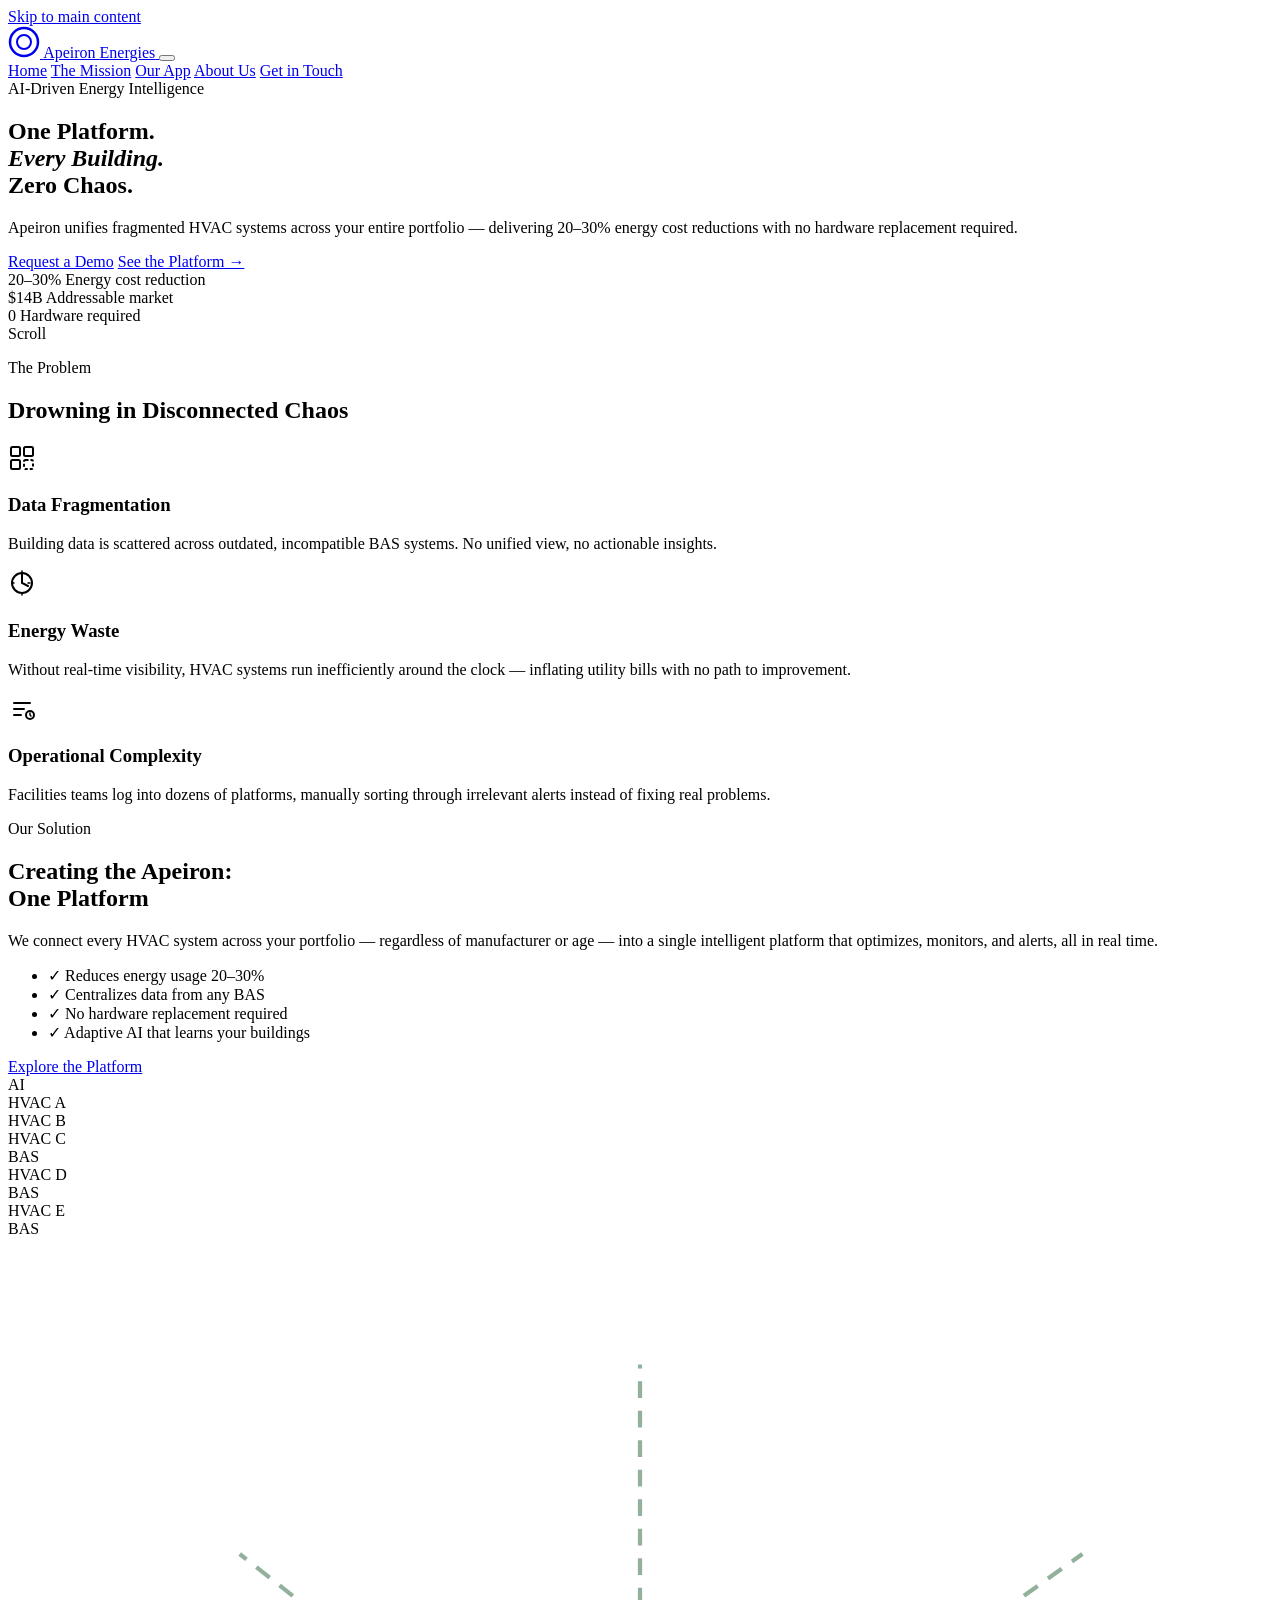
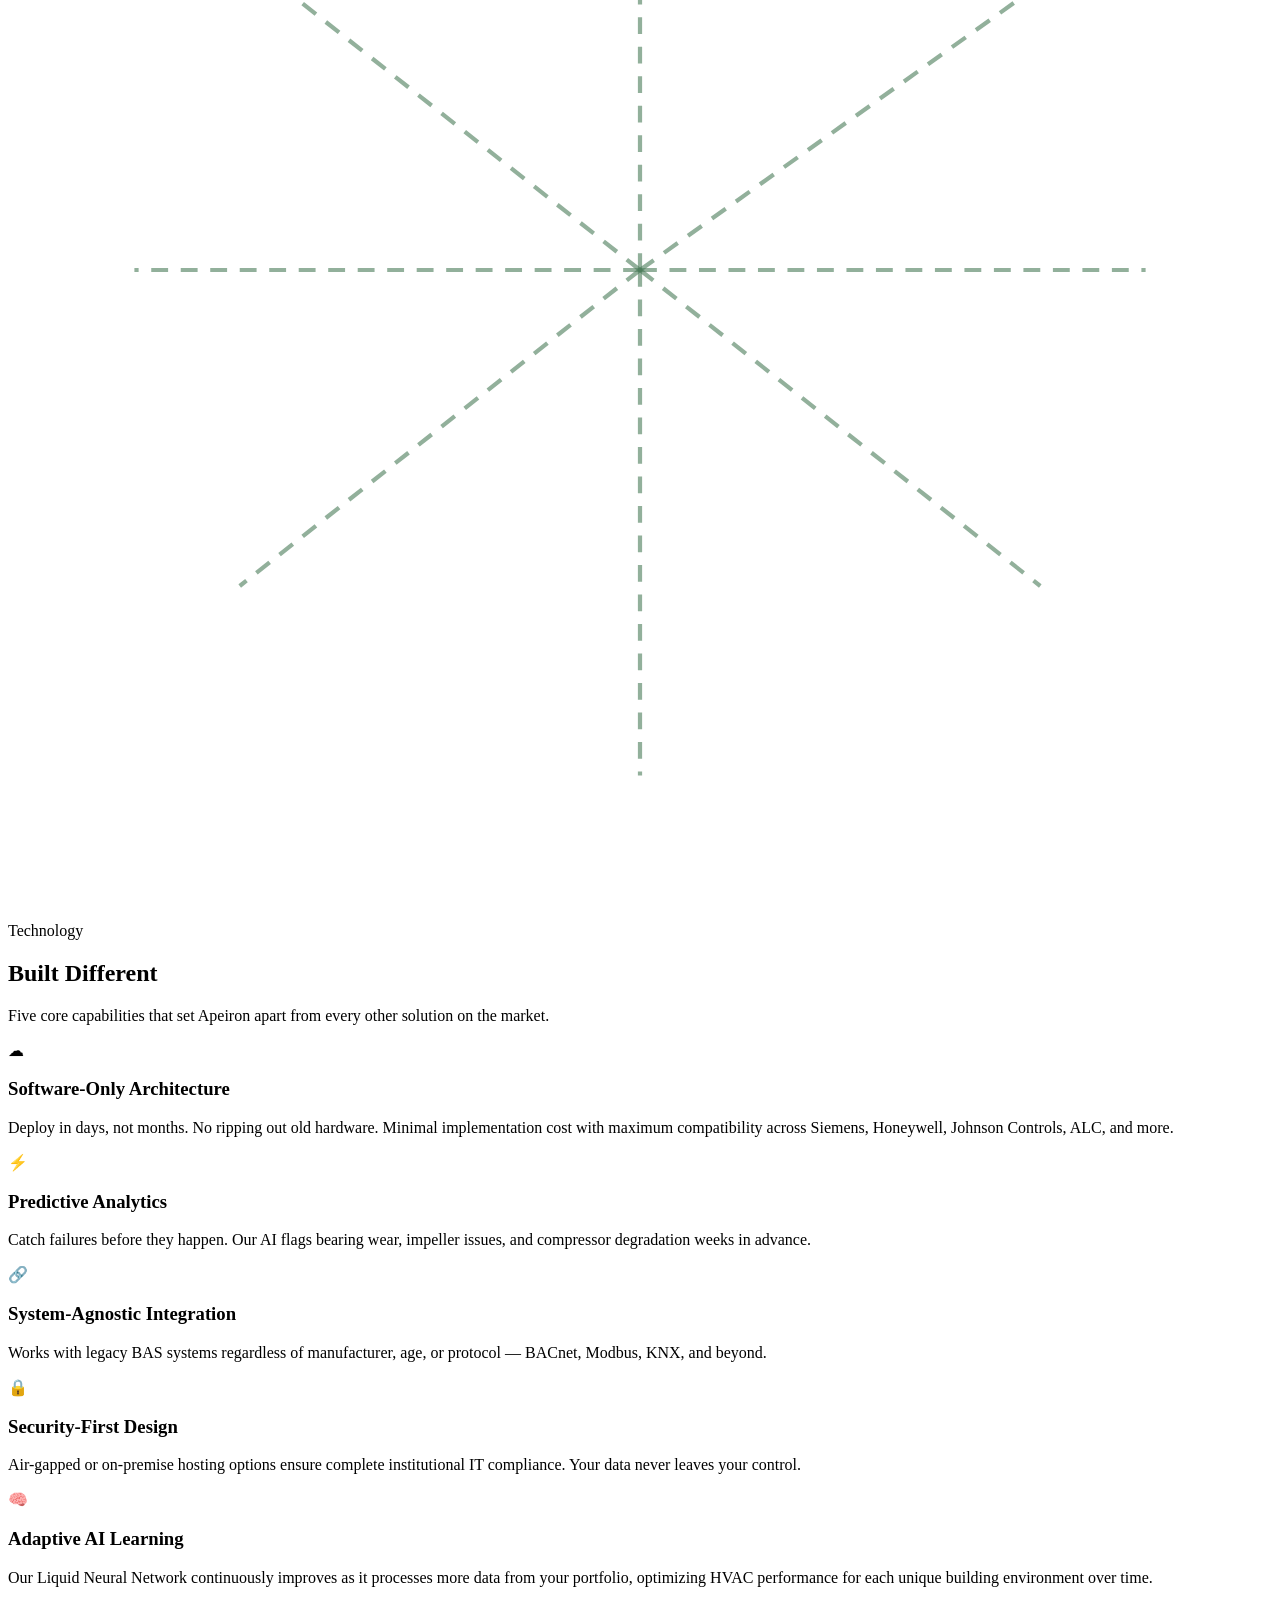
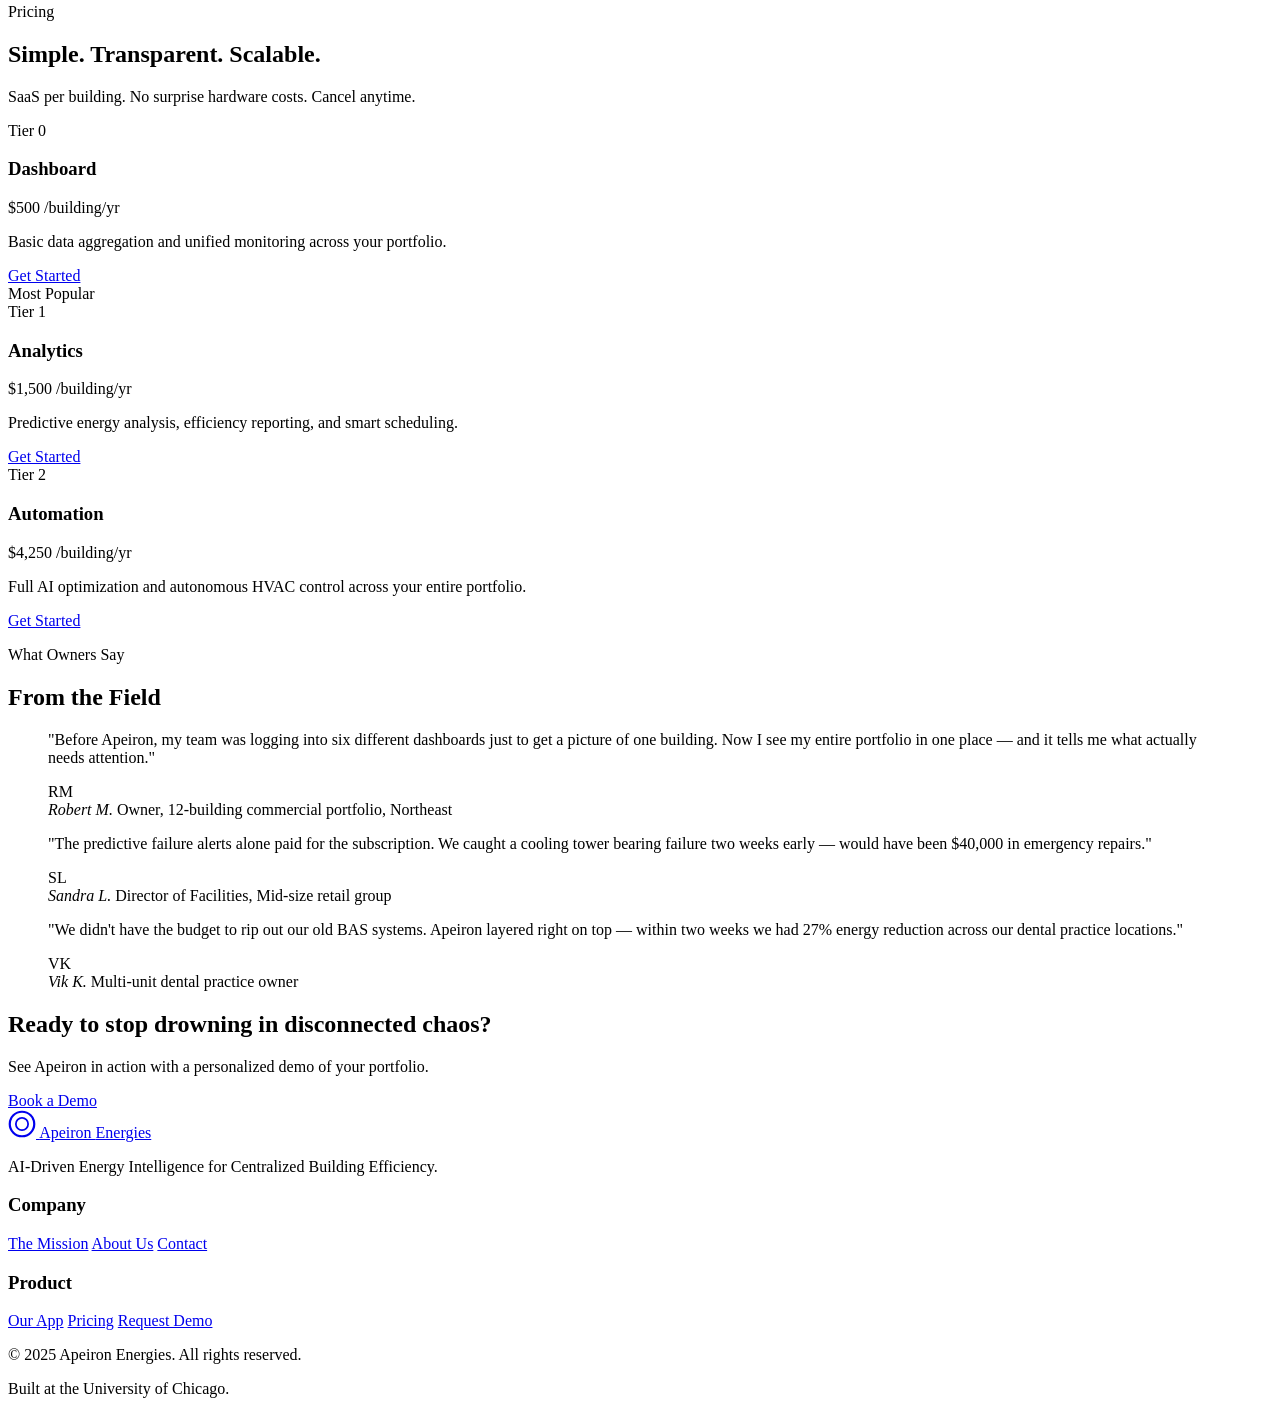
==== index.html @ 61f0dd41 "Create index.html added file directly from claude" ====
<!DOCTYPE html>
<html lang="en">
<head>
  <meta charset="UTF-8" />
  <meta name="viewport" content="width=device-width, initial-scale=1.0" />
  <title>Apeiron Energies — AI-Driven Building Efficiency</title>
  <meta name="description" content="Apeiron Energies unifies disconnected HVAC systems across your entire portfolio with AI-driven intelligence. Cut energy costs 20–30%. No hardware required." />
  <link rel="preconnect" href="https://fonts.googleapis.com" />
  <link rel="preconnect" href="https://fonts.gstatic.com" crossorigin />
  <link href="https://fonts.googleapis.com/css2?family=Playfair+Display:ital,wght@0,700;0,900;1,700&family=DM+Sans:wght@300;400;500;600&family=DM+Mono:wght@400;500&display=swap" rel="stylesheet" />
  <link rel="stylesheet" href="styles.css" />
</head>
<body>

  <!-- ===== SKIP LINK ===== -->
  <a href="#main-content" class="skip-link">Skip to main content</a>

  <!-- ===== NAVBAR ===== -->
  <header class="navbar" role="banner">
    <div class="nav-inner">
      <a href="index.html" class="logo" aria-label="Apeiron Energies home">
        <span class="logo-mark" aria-hidden="true">
          <svg width="32" height="32" viewBox="0 0 32 32" fill="none" xmlns="http://www.w3.org/2000/svg">
            <circle cx="16" cy="16" r="14" stroke="currentColor" stroke-width="2.5"/>
            <circle cx="16" cy="16" r="7" stroke="currentColor" stroke-width="2"/>
          </svg>
        </span>
        <span class="logo-text">Apeiron <span class="logo-sub">Energies</span></span>
      </a>

      <button class="nav-toggle" aria-label="Toggle navigation menu" aria-expanded="false" aria-controls="nav-menu">
        <span class="hamburger-bar"></span>
        <span class="hamburger-bar"></span>
        <span class="hamburger-bar"></span>
      </button>

      <nav id="nav-menu" class="nav-links" role="navigation" aria-label="Primary navigation">
        <a href="index.html" class="nav-link active" aria-current="page">Home</a>
        <a href="mission.html" class="nav-link">The Mission</a>
        <a href="app.html" class="nav-link">Our App</a>
        <a href="about.html" class="nav-link">About Us</a>
        <a href="contact.html" class="nav-link nav-cta">Get in Touch</a>
      </nav>
    </div>
  </header>

  <!-- ===== MAIN ===== -->
  <main id="main-content">

    <!-- HERO -->
    <section class="hero" aria-labelledby="hero-heading">
      <div class="hero-bg-grid" aria-hidden="true"></div>
      <div class="hero-orb hero-orb--1" aria-hidden="true"></div>
      <div class="hero-orb hero-orb--2" aria-hidden="true"></div>

      <div class="container hero-content">
        <div class="hero-label">
          <span class="label-dot" aria-hidden="true"></span>
          AI-Driven Energy Intelligence
        </div>
        <h1 id="hero-heading" class="hero-heading">
          One Platform.<br/>
          <em>Every Building.</em><br/>
          Zero Chaos.
        </h1>
        <p class="hero-sub">
          Apeiron unifies fragmented HVAC systems across your entire portfolio — delivering 20–30% energy cost reductions with no hardware replacement required.
        </p>
        <div class="hero-actions">
          <a href="contact.html" class="btn btn--primary">Request a Demo</a>
          <a href="app.html" class="btn btn--ghost">See the Platform →</a>
        </div>
        <div class="hero-stats" role="list">
          <div class="stat" role="listitem">
            <span class="stat-num">20–30%</span>
            <span class="stat-label">Energy cost reduction</span>
          </div>
          <div class="stat-divider" aria-hidden="true"></div>
          <div class="stat" role="listitem">
            <span class="stat-num">$14B</span>
            <span class="stat-label">Addressable market</span>
          </div>
          <div class="stat-divider" aria-hidden="true"></div>
          <div class="stat" role="listitem">
            <span class="stat-num">0</span>
            <span class="stat-label">Hardware required</span>
          </div>
        </div>
      </div>

      <div class="hero-scroll-indicator" aria-hidden="true">
        <span class="scroll-line"></span>
        <span class="scroll-text">Scroll</span>
      </div>
    </section>

    <!-- PROBLEM STRIP -->
    <section class="problem-strip" aria-labelledby="problem-heading">
      <div class="container">
        <p class="problem-eyebrow" id="problem-heading">The Problem</p>
        <h2 class="problem-title">Drowning in Disconnected Chaos</h2>
        <div class="problem-grid">
          <article class="problem-card">
            <div class="problem-icon" aria-hidden="true">
              <svg width="28" height="28" viewBox="0 0 28 28" fill="none"><rect x="3" y="3" width="9" height="9" rx="1.5" stroke="currentColor" stroke-width="2"/><rect x="16" y="3" width="9" height="9" rx="1.5" stroke="currentColor" stroke-width="2"/><rect x="3" y="16" width="9" height="9" rx="1.5" stroke="currentColor" stroke-width="2"/><rect x="16" y="16" width="9" height="9" rx="1.5" stroke="currentColor" stroke-width="2" stroke-dasharray="3 2"/></svg>
            </div>
            <h3>Data Fragmentation</h3>
            <p>Building data is scattered across outdated, incompatible BAS systems. No unified view, no actionable insights.</p>
          </article>
          <article class="problem-card">
            <div class="problem-icon" aria-hidden="true">
              <svg width="28" height="28" viewBox="0 0 28 28" fill="none"><path d="M14 4v10l6 3" stroke="currentColor" stroke-width="2" stroke-linecap="round"/><circle cx="14" cy="14" r="10" stroke="currentColor" stroke-width="2"/><path d="M4 14h4M20 14h4M14 4V1M14 24v3" stroke="currentColor" stroke-width="1.5" stroke-linecap="round" stroke-dasharray="2 2"/></svg>
            </div>
            <h3>Energy Waste</h3>
            <p>Without real-time visibility, HVAC systems run inefficiently around the clock — inflating utility bills with no path to improvement.</p>
          </article>
          <article class="problem-card">
            <div class="problem-icon" aria-hidden="true">
              <svg width="28" height="28" viewBox="0 0 28 28" fill="none"><path d="M6 8h16M6 14h10M6 20h7" stroke="currentColor" stroke-width="2" stroke-linecap="round"/><circle cx="22" cy="20" r="4" stroke="currentColor" stroke-width="2"/><path d="M22 18v2l1 1" stroke="currentColor" stroke-width="1.5" stroke-linecap="round"/></svg>
            </div>
            <h3>Operational Complexity</h3>
            <p>Facilities teams log into dozens of platforms, manually sorting through irrelevant alerts instead of fixing real problems.</p>
          </article>
        </div>
      </div>
    </section>

    <!-- SOLUTION -->
    <section class="solution" aria-labelledby="solution-heading">
      <div class="container solution-inner">
        <div class="solution-copy">
          <p class="eyebrow">Our Solution</p>
          <h2 id="solution-heading">Creating the Apeiron:<br/>One Platform</h2>
          <p class="body-lg">We connect every HVAC system across your portfolio — regardless of manufacturer or age — into a single intelligent platform that optimizes, monitors, and alerts, all in real time.</p>
          <ul class="solution-list" role="list">
            <li><span class="check" aria-hidden="true">✓</span> Reduces energy usage 20–30%</li>
            <li><span class="check" aria-hidden="true">✓</span> Centralizes data from any BAS</li>
            <li><span class="check" aria-hidden="true">✓</span> No hardware replacement required</li>
            <li><span class="check" aria-hidden="true">✓</span> Adaptive AI that learns your buildings</li>
          </ul>
          <a href="app.html" class="btn btn--primary">Explore the Platform</a>
        </div>
        <div class="solution-visual" aria-hidden="true">
          <div class="node-diagram">
            <div class="node node--center">AI</div>
            <div class="node node--orbit node--n">HVAC A</div>
            <div class="node node--orbit node--ne">HVAC B</div>
            <div class="node node--orbit node--e">HVAC C</div>
            <div class="node node--orbit node--se">BAS</div>
            <div class="node node--orbit node--s">HVAC D</div>
            <div class="node node--orbit node--sw">BAS</div>
            <div class="node node--orbit node--w">HVAC E</div>
            <div class="node node--orbit node--nw">BAS</div>
            <svg class="node-lines" viewBox="0 0 300 300" xmlns="http://www.w3.org/2000/svg">
              <line x1="150" y1="150" x2="150" y2="30" stroke="#4a7c59" stroke-width="1" stroke-dasharray="4 3" opacity="0.6"/>
              <line x1="150" y1="150" x2="255" y2="75" stroke="#4a7c59" stroke-width="1" stroke-dasharray="4 3" opacity="0.6"/>
              <line x1="150" y1="150" x2="270" y2="150" stroke="#4a7c59" stroke-width="1" stroke-dasharray="4 3" opacity="0.6"/>
              <line x1="150" y1="150" x2="245" y2="225" stroke="#4a7c59" stroke-width="1" stroke-dasharray="4 3" opacity="0.6"/>
              <line x1="150" y1="150" x2="150" y2="270" stroke="#4a7c59" stroke-width="1" stroke-dasharray="4 3" opacity="0.6"/>
              <line x1="150" y1="150" x2="55" y2="225" stroke="#4a7c59" stroke-width="1" stroke-dasharray="4 3" opacity="0.6"/>
              <line x1="150" y1="150" x2="30" y2="150" stroke="#4a7c59" stroke-width="1" stroke-dasharray="4 3" opacity="0.6"/>
              <line x1="150" y1="150" x2="55" y2="75" stroke="#4a7c59" stroke-width="1" stroke-dasharray="4 3" opacity="0.6"/>
            </svg>
          </div>
        </div>
      </div>
    </section>

    <!-- FEATURES -->
    <section class="features" aria-labelledby="features-heading">
      <div class="container">
        <div class="section-header">
          <p class="eyebrow">Technology</p>
          <h2 id="features-heading">Built Different</h2>
          <p class="section-sub">Five core capabilities that set Apeiron apart from every other solution on the market.</p>
        </div>
        <div class="features-grid">
          <article class="feature-card feature-card--wide">
            <div class="feature-icon" aria-hidden="true">☁</div>
            <h3>Software-Only Architecture</h3>
            <p>Deploy in days, not months. No ripping out old hardware. Minimal implementation cost with maximum compatibility across Siemens, Honeywell, Johnson Controls, ALC, and more.</p>
          </article>
          <article class="feature-card">
            <div class="feature-icon" aria-hidden="true">⚡</div>
            <h3>Predictive Analytics</h3>
            <p>Catch failures before they happen. Our AI flags bearing wear, impeller issues, and compressor degradation weeks in advance.</p>
          </article>
          <article class="feature-card">
            <div class="feature-icon" aria-hidden="true">🔗</div>
            <h3>System-Agnostic Integration</h3>
            <p>Works with legacy BAS systems regardless of manufacturer, age, or protocol — BACnet, Modbus, KNX, and beyond.</p>
          </article>
          <article class="feature-card">
            <div class="feature-icon" aria-hidden="true">🔒</div>
            <h3>Security-First Design</h3>
            <p>Air-gapped or on-premise hosting options ensure complete institutional IT compliance. Your data never leaves your control.</p>
          </article>
          <article class="feature-card feature-card--wide">
            <div class="feature-icon" aria-hidden="true">🧠</div>
            <h3>Adaptive AI Learning</h3>
            <p>Our Liquid Neural Network continuously improves as it processes more data from your portfolio, optimizing HVAC performance for each unique building environment over time.</p>
          </article>
        </div>
      </div>
    </section>

    <!-- PRICING SNAPSHOT -->
    <section class="pricing" aria-labelledby="pricing-heading">
      <div class="container">
        <div class="section-header section-header--light">
          <p class="eyebrow eyebrow--light">Pricing</p>
          <h2 id="pricing-heading">Simple. Transparent. Scalable.</h2>
          <p class="section-sub">SaaS per building. No surprise hardware costs. Cancel anytime.</p>
        </div>
        <div class="pricing-grid">
          <article class="pricing-card">
            <div class="pricing-tier">Tier 0</div>
            <h3 class="pricing-name">Dashboard</h3>
            <div class="pricing-price">
              <span class="price-amount">$500</span>
              <span class="price-unit">/building/yr</span>
            </div>
            <p class="pricing-desc">Basic data aggregation and unified monitoring across your portfolio.</p>
            <a href="contact.html" class="btn btn--outline-dark">Get Started</a>
          </article>
          <article class="pricing-card pricing-card--featured" aria-label="Most popular plan">
            <div class="pricing-badge">Most Popular</div>
            <div class="pricing-tier">Tier 1</div>
            <h3 class="pricing-name">Analytics</h3>
            <div class="pricing-price">
              <span class="price-amount">$1,500</span>
              <span class="price-unit">/building/yr</span>
            </div>
            <p class="pricing-desc">Predictive energy analysis, efficiency reporting, and smart scheduling.</p>
            <a href="contact.html" class="btn btn--primary">Get Started</a>
          </article>
          <article class="pricing-card">
            <div class="pricing-tier">Tier 2</div>
            <h3 class="pricing-name">Automation</h3>
            <div class="pricing-price">
              <span class="price-amount">$4,250</span>
              <span class="price-unit">/building/yr</span>
            </div>
            <p class="pricing-desc">Full AI optimization and autonomous HVAC control across your entire portfolio.</p>
            <a href="contact.html" class="btn btn--outline-dark">Get Started</a>
          </article>
        </div>
      </div>
    </section>

    <!-- TESTIMONIALS -->
    <section class="testimonials" aria-labelledby="testimonials-heading">
      <div class="container">
        <div class="section-header">
          <p class="eyebrow">What Owners Say</p>
          <h2 id="testimonials-heading">From the Field</h2>
        </div>
        <div class="testimonials-grid">
          <blockquote class="testimonial-card">
            <p class="testimonial-text">"Before Apeiron, my team was logging into six different dashboards just to get a picture of one building. Now I see my entire portfolio in one place — and it tells me what actually needs attention."</p>
            <footer class="testimonial-footer">
              <div class="testimonial-avatar" aria-hidden="true">RM</div>
              <div>
                <cite class="testimonial-name">Robert M.</cite>
                <span class="testimonial-role">Owner, 12-building commercial portfolio, Northeast</span>
              </div>
            </footer>
          </blockquote>
          <blockquote class="testimonial-card testimonial-card--accent">
            <p class="testimonial-text">"The predictive failure alerts alone paid for the subscription. We caught a cooling tower bearing failure two weeks early — would have been $40,000 in emergency repairs."</p>
            <footer class="testimonial-footer">
              <div class="testimonial-avatar" aria-hidden="true">SL</div>
              <div>
                <cite class="testimonial-name">Sandra L.</cite>
                <span class="testimonial-role">Director of Facilities, Mid-size retail group</span>
              </div>
            </footer>
          </blockquote>
          <blockquote class="testimonial-card">
            <p class="testimonial-text">"We didn't have the budget to rip out our old BAS systems. Apeiron layered right on top — within two weeks we had 27% energy reduction across our dental practice locations."</p>
            <footer class="testimonial-footer">
              <div class="testimonial-avatar" aria-hidden="true">VK</div>
              <div>
                <cite class="testimonial-name">Vik K.</cite>
                <span class="testimonial-role">Multi-unit dental practice owner</span>
              </div>
            </footer>
          </blockquote>
        </div>
      </div>
    </section>

    <!-- CTA BAND -->
    <section class="cta-band" aria-labelledby="cta-heading">
      <div class="container cta-inner">
        <div>
          <h2 id="cta-heading">Ready to stop drowning in disconnected chaos?</h2>
          <p>See Apeiron in action with a personalized demo of your portfolio.</p>
        </div>
        <a href="contact.html" class="btn btn--primary btn--lg">Book a Demo</a>
      </div>
    </section>

  </main>

  <!-- ===== FOOTER ===== -->
  <footer class="footer" role="contentinfo">
    <div class="container footer-inner">
      <div class="footer-brand">
        <a href="index.html" class="logo logo--footer" aria-label="Apeiron Energies home">
          <span class="logo-mark" aria-hidden="true">
            <svg width="28" height="28" viewBox="0 0 32 32" fill="none"><circle cx="16" cy="16" r="14" stroke="currentColor" stroke-width="2.5"/><circle cx="16" cy="16" r="7" stroke="currentColor" stroke-width="2"/></svg>
          </span>
          <span class="logo-text">Apeiron <span class="logo-sub">Energies</span></span>
        </a>
        <p class="footer-tagline">AI-Driven Energy Intelligence for Centralized Building Efficiency.</p>
      </div>
      <nav class="footer-nav" aria-label="Footer navigation">
        <div class="footer-nav-col">
          <h3 class="footer-nav-heading">Company</h3>
          <a href="mission.html">The Mission</a>
          <a href="about.html">About Us</a>
          <a href="contact.html">Contact</a>
        </div>
        <div class="footer-nav-col">
          <h3 class="footer-nav-heading">Product</h3>
          <a href="app.html">Our App</a>
          <a href="app.html#pricing">Pricing</a>
          <a href="contact.html">Request Demo</a>
        </div>
      </nav>
    </div>
    <div class="footer-bottom">
      <div class="container">
        <p>© 2025 Apeiron Energies. All rights reserved.</p>
        <p>Built at the University of Chicago.</p>
      </div>
    </div>
  </footer>

  <script src="main.js"></script>
</body>
</html>
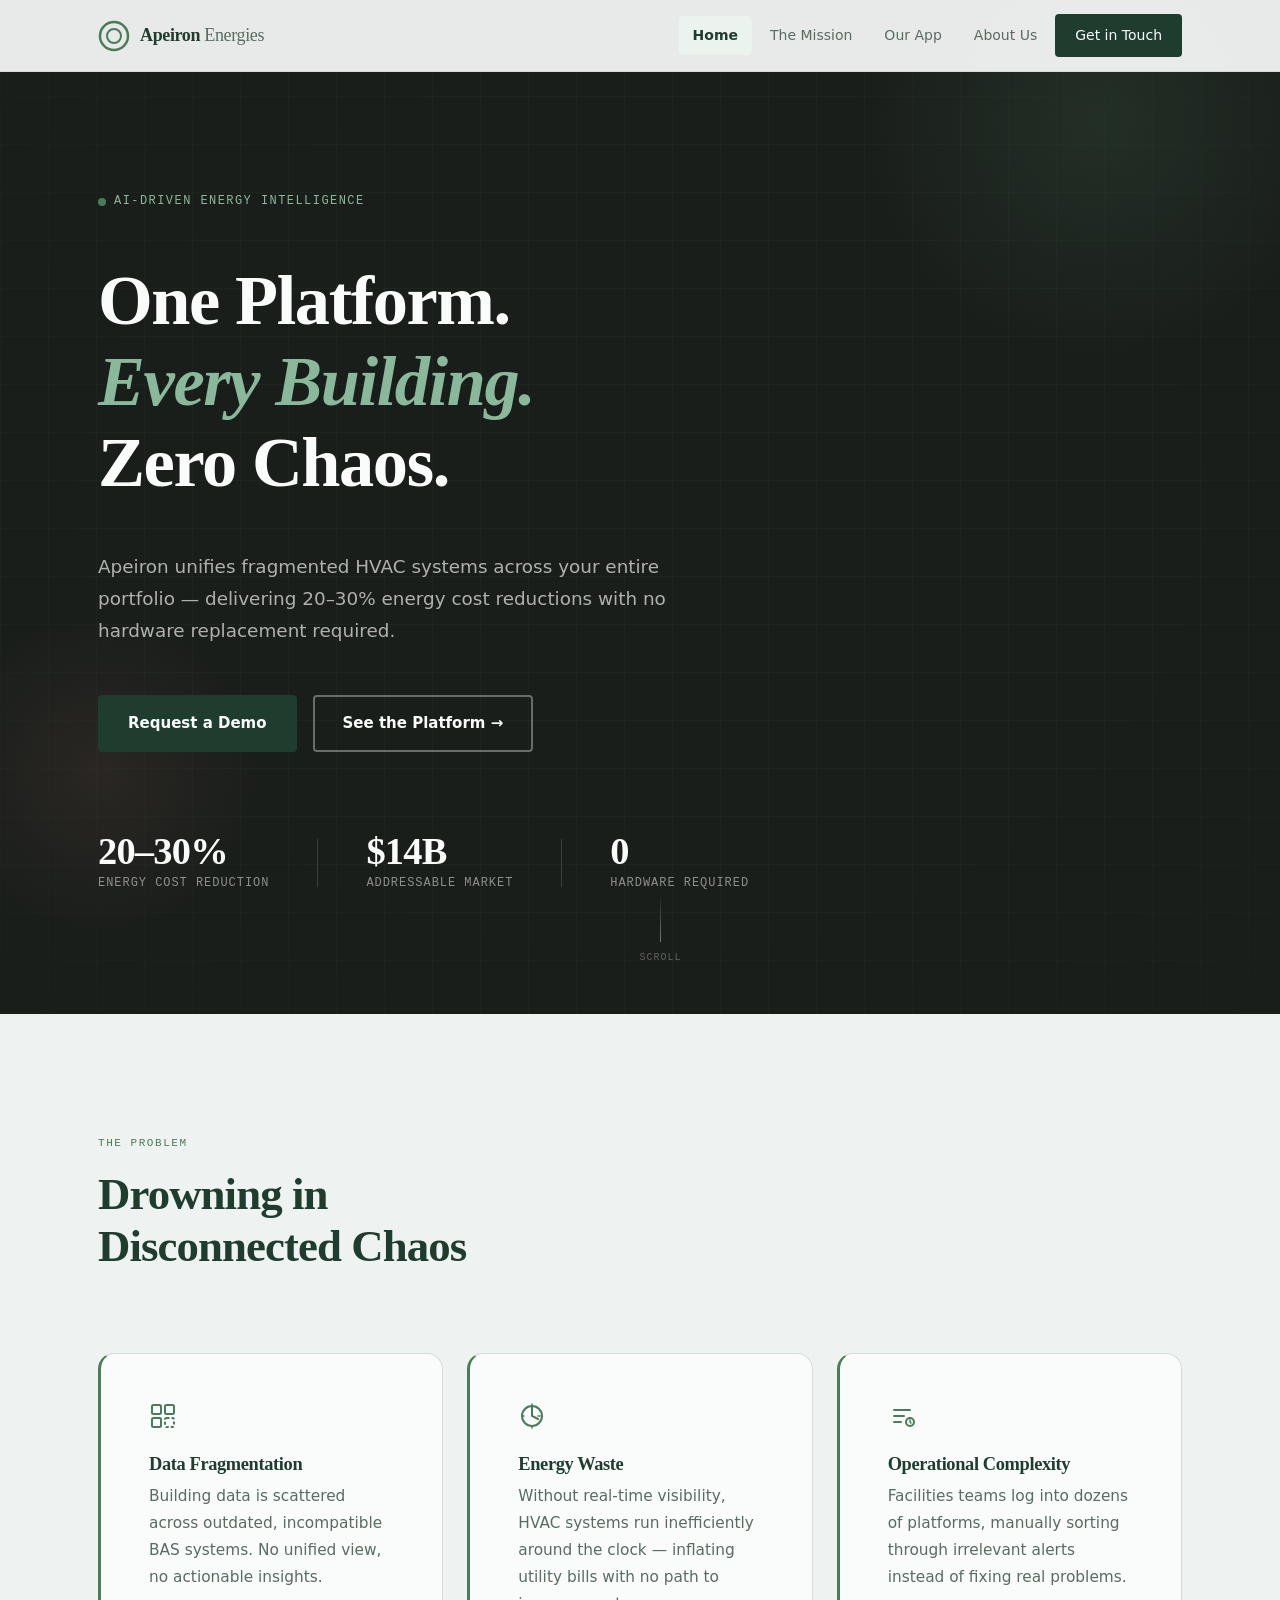
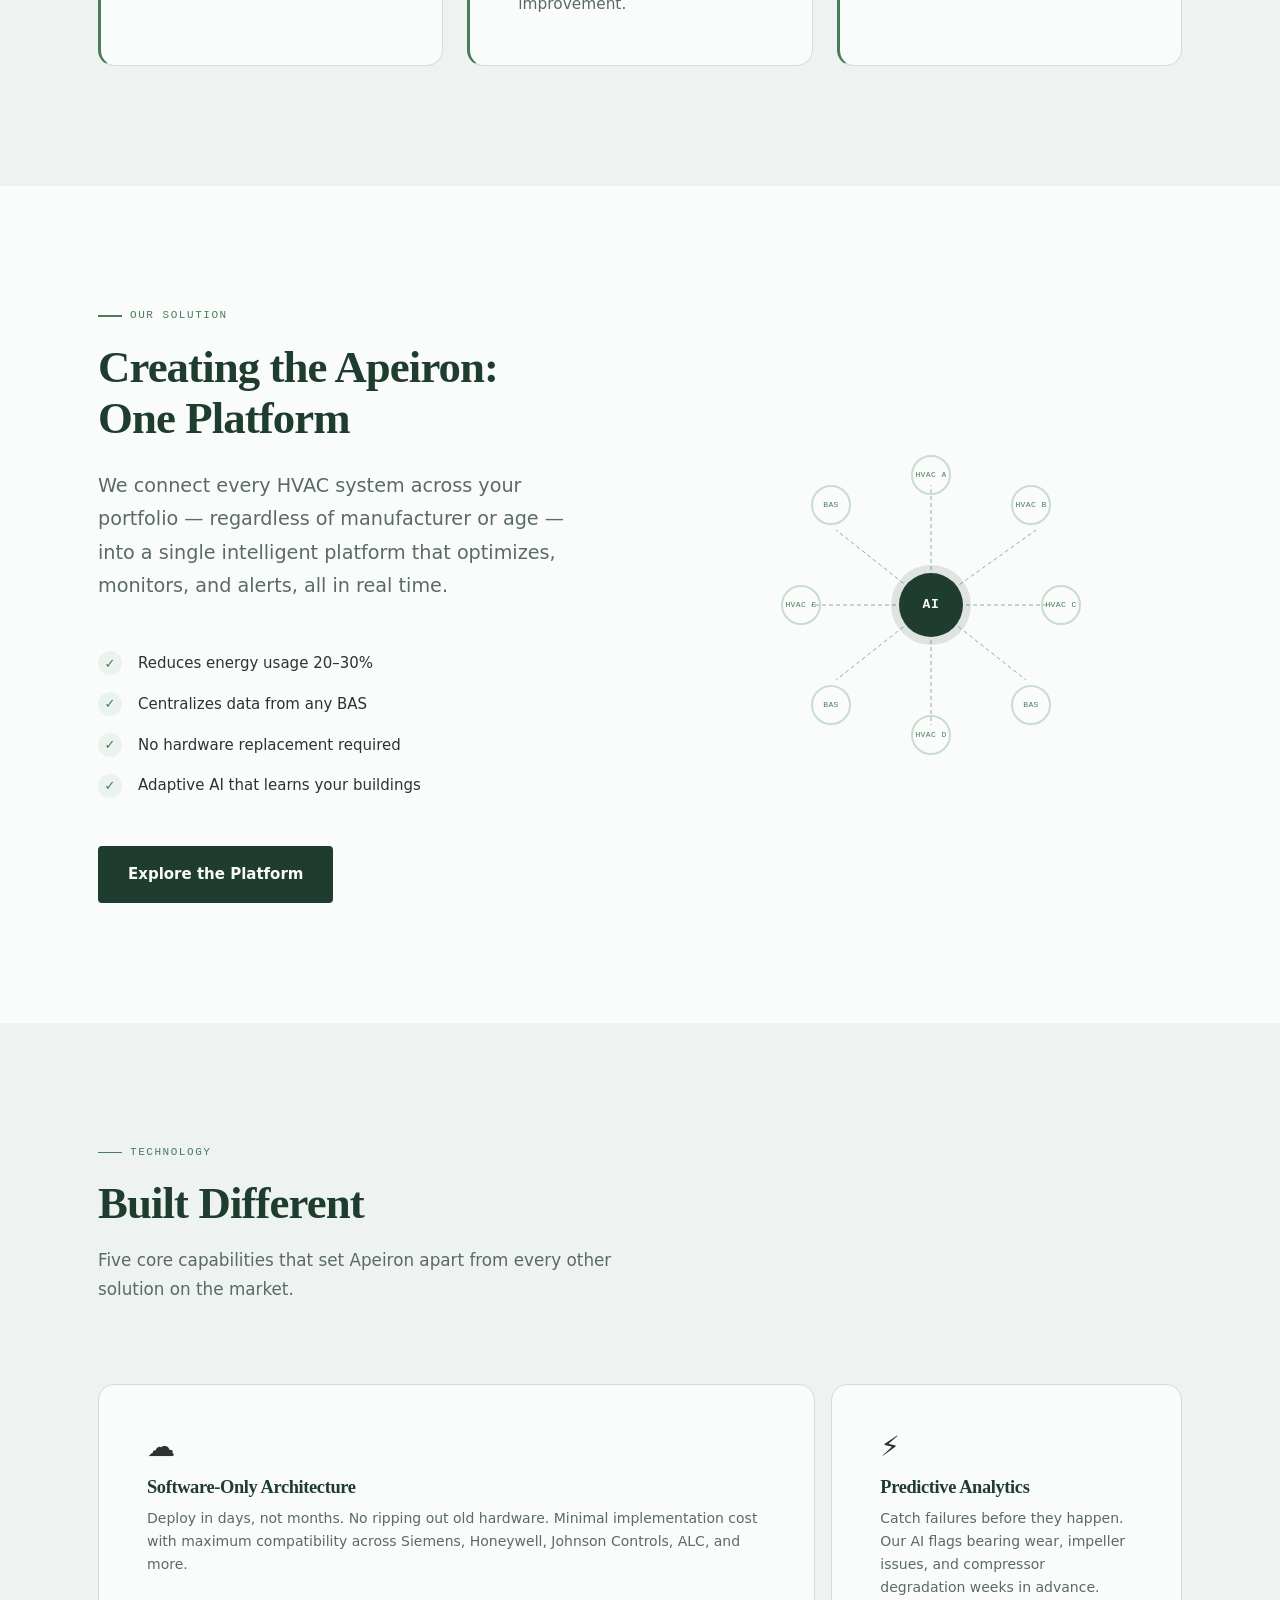
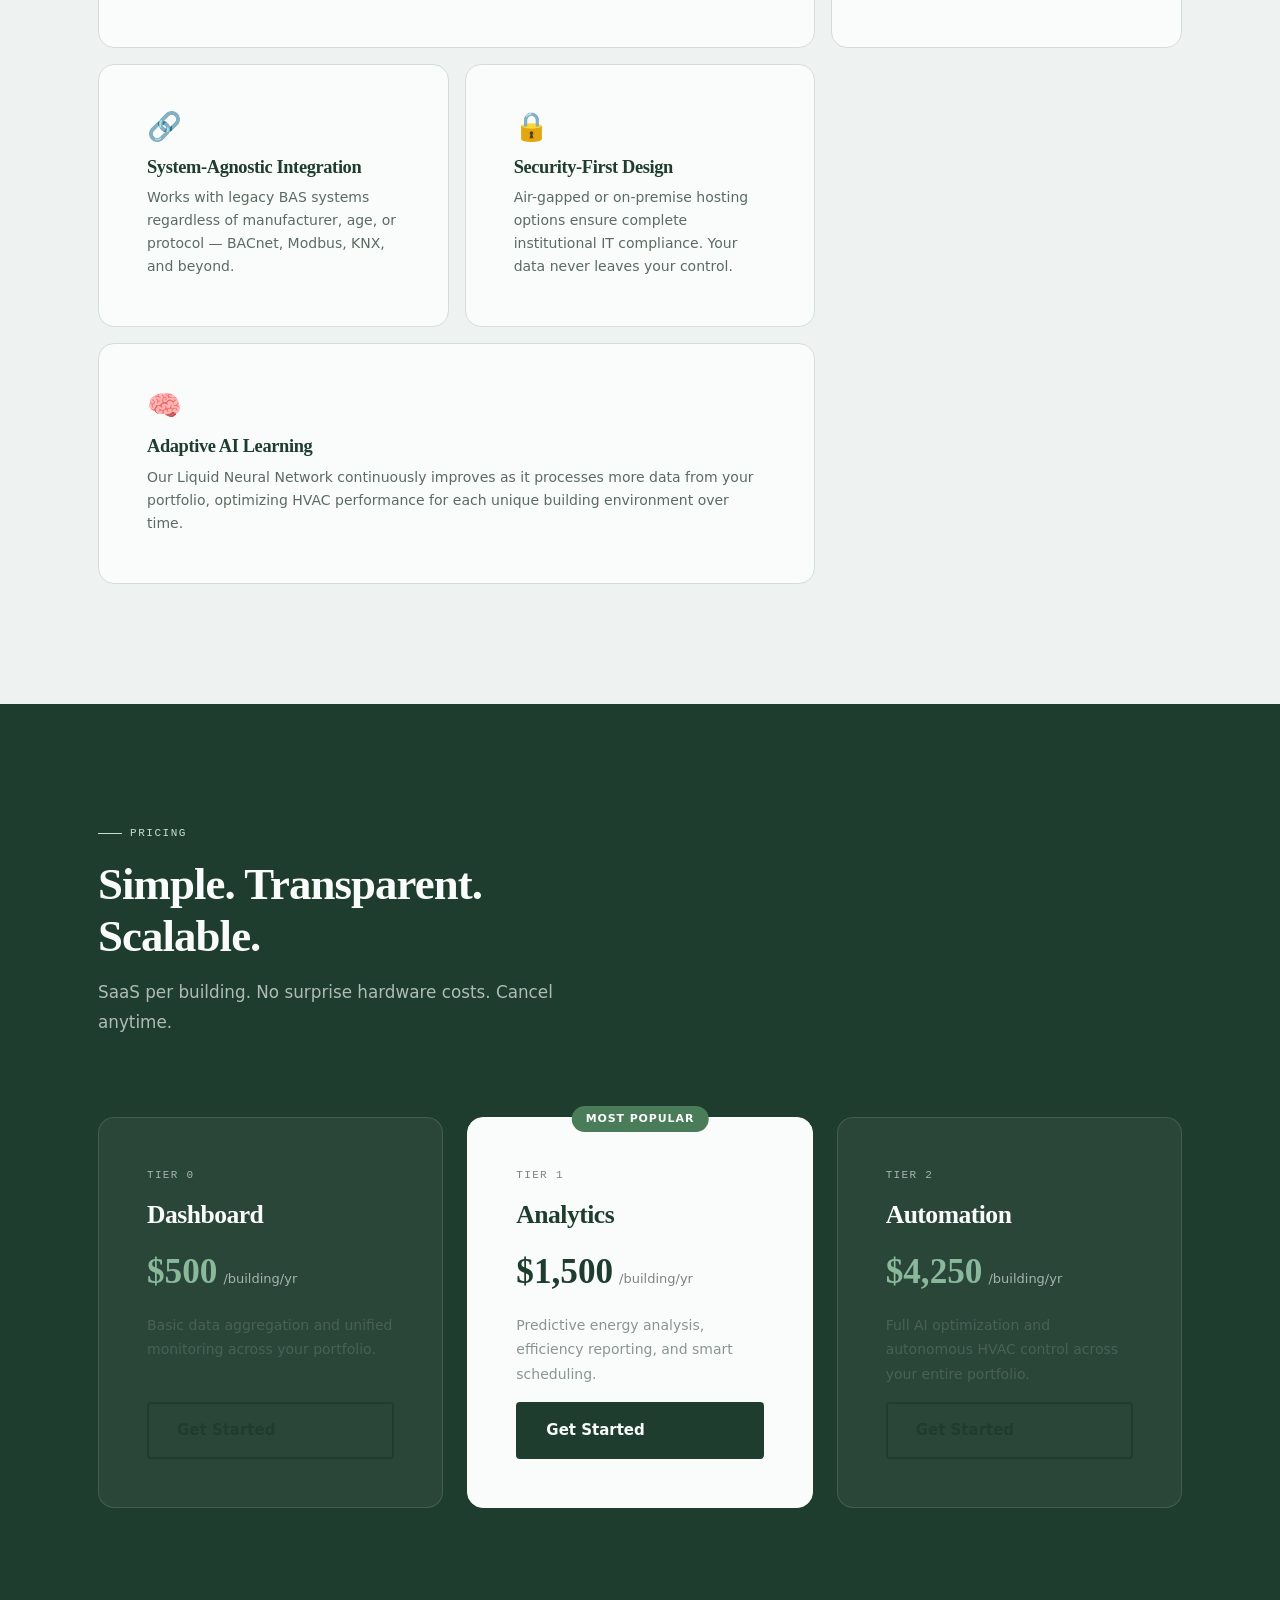
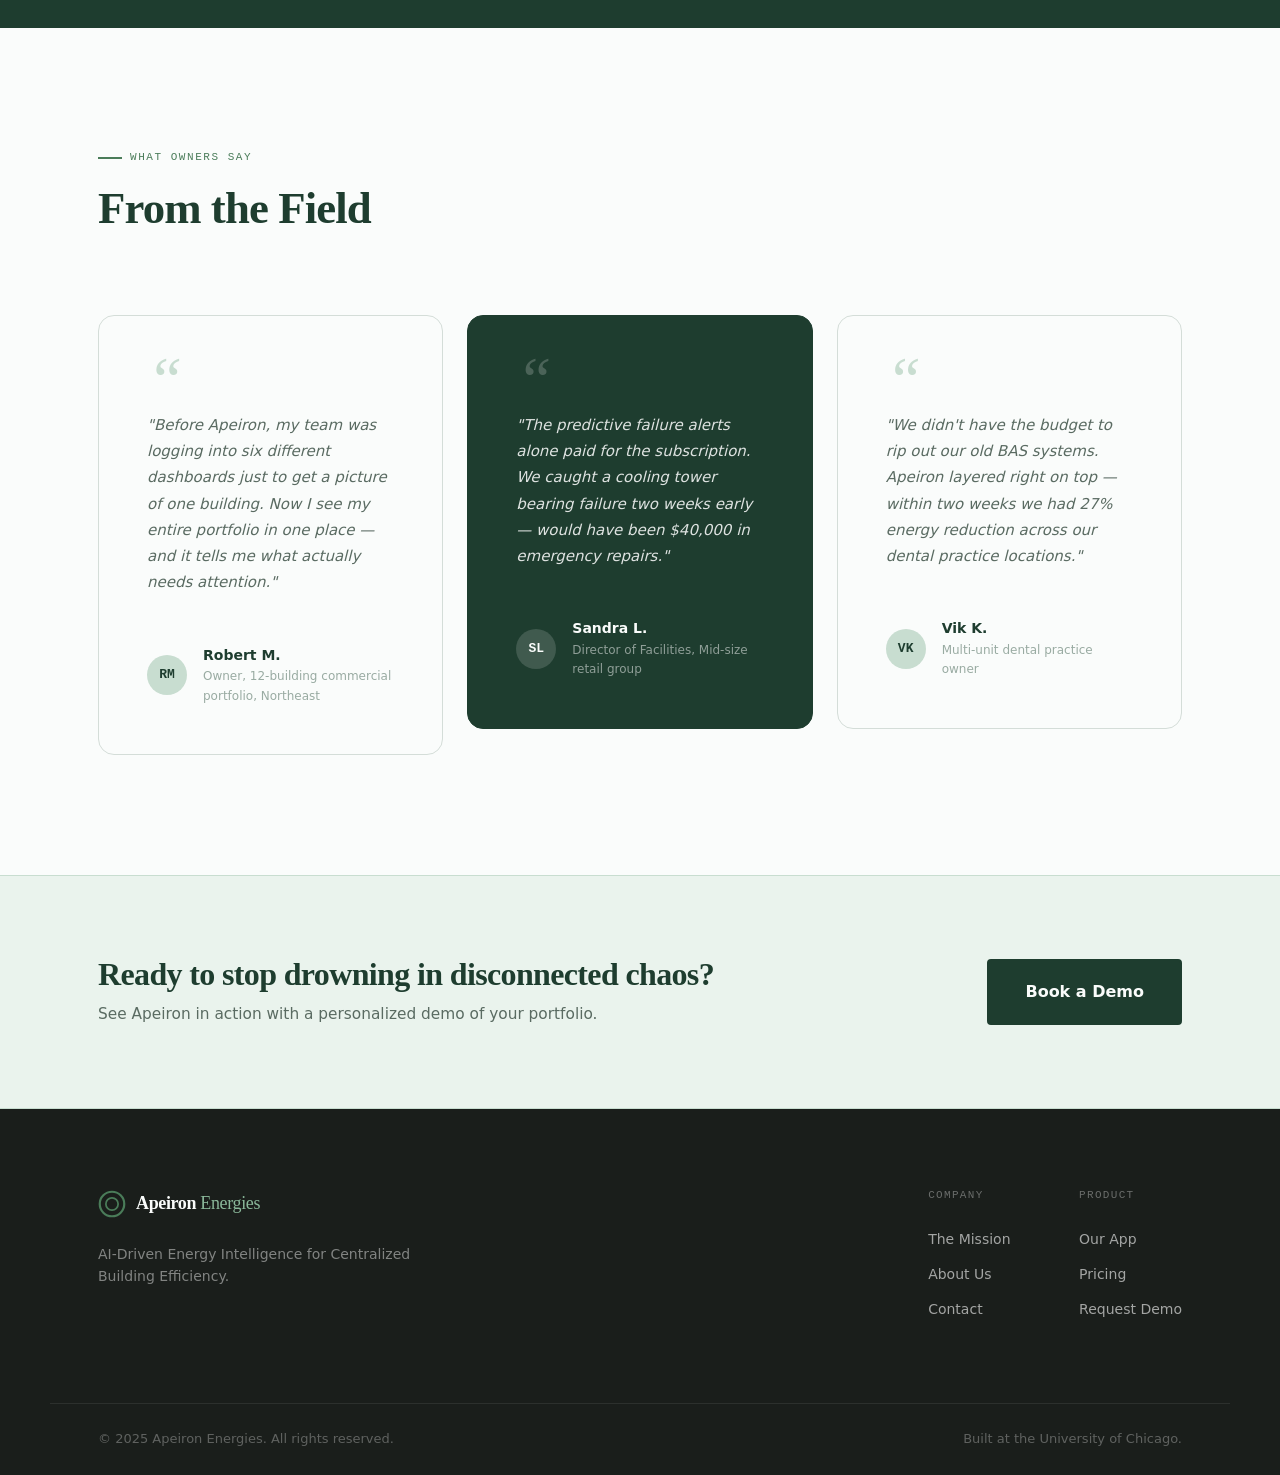
==== commit 0eb8db21: "Update index.html (favicon)" ====
--- a/index.html
+++ b/index.html
@@ -10,6 +10,11 @@
   <link rel="preconnect" href="https://fonts.gstatic.com" crossorigin />
   <link href="https://fonts.googleapis.com/css2?family=Playfair+Display:ital,wght@0,700;0,900;1,700&family=DM+Sans:wght@300;400;500;600&family=DM+Mono:wght@400;500&display=swap" rel="stylesheet" />
   <link rel="stylesheet" href="styles.css" />
+  <link rel="icon" type="image/png" href="/favicon-96x96.png" sizes="96x96" />
+<link rel="icon" type="image/svg+xml" href="/favicon.svg" />
+<link rel="shortcut icon" href="/favicon.ico" />
+<link rel="apple-touch-icon" sizes="180x180" href="/apple-touch-icon.png" />
+<link rel="manifest" href="/site.webmanifest" />
 </head>
 <body>
 
--- a/styles.css
+++ b/styles.css
@@ -0,0 +1,1639 @@
+/* ============================================================
+   APEIRON ENERGIES — Main Stylesheet
+   Aesthetic: Refined Editorial-Industrial
+   Palette: Forest Green · Sage · Charcoal · Warm White · Blush
+   ============================================================ */
+
+/* ===== TOKENS ===== */
+:root {
+  /* Core palette */
+  --green-deep:    #1e3d2f;
+  --green-mid:     #2d5a40;
+  --green-sage:    #4a7c59;
+  --green-light:   #8ab89a;
+  --green-mist:    #c8ddd0;
+  --green-frost:   #eaf3ed;
+
+  --blush:         #e8d5d5;
+  --blush-deep:    #c4a0a0;
+  --rose:          #b87070;
+
+  --charcoal:      #1a1e1b;
+  --ink:           #2c3330;
+  --slate:         #5a6b62;
+  --mist:          #99aba2;
+  --silver:        #d4ddd8;
+  --smoke:         #eef2f0;
+  --white:         #fafcfb;
+
+  /* Typography */
+  --font-display:  'Playfair Display', Georgia, serif;
+  --font-body:     'DM Sans', system-ui, sans-serif;
+  --font-mono:     'DM Mono', 'Courier New', monospace;
+
+  /* Spacing */
+  --space-xs:  4px;
+  --space-sm:  8px;
+  --space-md:  16px;
+  --space-lg:  24px;
+  --space-xl:  48px;
+  --space-2xl: 80px;
+  --space-3xl: 120px;
+
+  /* Radius */
+  --radius-sm: 4px;
+  --radius-md: 8px;
+  --radius-lg: 16px;
+  --radius-xl: 24px;
+  --radius-full: 9999px;
+
+  /* Shadows */
+  --shadow-sm: 0 1px 4px rgba(30,61,47,0.08);
+  --shadow-md: 0 4px 20px rgba(30,61,47,0.10);
+  --shadow-lg: 0 12px 48px rgba(30,61,47,0.15);
+
+  /* Transitions */
+  --ease: cubic-bezier(0.22, 1, 0.36, 1);
+  --dur: 0.25s;
+
+  /* Layout */
+  --container: 1180px;
+  --nav-h: 72px;
+}
+
+/* ===== RESET ===== */
+*, *::before, *::after { box-sizing: border-box; margin: 0; padding: 0; }
+
+html {
+  font-size: 16px;
+  scroll-behavior: smooth;
+  -webkit-text-size-adjust: 100%;
+}
+
+body {
+  font-family: var(--font-body);
+  font-weight: 400;
+  color: var(--ink);
+  background: var(--white);
+  line-height: 1.65;
+  overflow-x: hidden;
+}
+
+img { display: block; max-width: 100%; }
+ul, ol { list-style: none; }
+a { color: inherit; text-decoration: none; }
+button { font-family: inherit; cursor: pointer; border: none; background: none; }
+
+/* ===== ACCESSIBILITY ===== */
+.skip-link {
+  position: absolute;
+  top: -100px;
+  left: var(--space-md);
+  padding: var(--space-sm) var(--space-md);
+  background: var(--green-deep);
+  color: var(--white);
+  border-radius: var(--radius-md);
+  font-weight: 600;
+  font-size: 14px;
+  z-index: 9999;
+  transition: top var(--dur) var(--ease);
+}
+.skip-link:focus { top: var(--space-md); }
+
+.sr-only {
+  position: absolute;
+  width: 1px; height: 1px;
+  padding: 0; margin: -1px;
+  overflow: hidden;
+  clip: rect(0,0,0,0);
+  white-space: nowrap;
+  border: 0;
+}
+
+:focus-visible {
+  outline: 2.5px solid var(--green-sage);
+  outline-offset: 3px;
+  border-radius: var(--radius-sm);
+}
+
+/* ===== TYPOGRAPHY SCALE ===== */
+h1, h2, h3, h4 {
+  font-family: var(--font-display);
+  font-weight: 700;
+  line-height: 1.15;
+  letter-spacing: -0.02em;
+}
+
+h1 { font-size: clamp(2.5rem, 5.5vw, 4.5rem); }
+h2 { font-size: clamp(1.9rem, 3.5vw, 3rem); }
+h3 { font-size: clamp(1.2rem, 2vw, 1.5rem); }
+
+em { font-style: italic; color: var(--green-sage); }
+
+p { font-size: clamp(0.95rem, 1.2vw, 1.05rem); color: var(--slate); line-height: 1.75; }
+
+.body-lg { font-size: clamp(1.05rem, 1.5vw, 1.2rem); }
+
+.eyebrow {
+  font-family: var(--font-mono);
+  font-size: 11px;
+  font-weight: 500;
+  letter-spacing: 0.14em;
+  text-transform: uppercase;
+  color: var(--green-sage);
+  display: flex;
+  align-items: center;
+  gap: var(--space-sm);
+  margin-bottom: var(--space-md);
+}
+.eyebrow::before {
+  content: '';
+  display: inline-block;
+  width: 24px;
+  height: 1.5px;
+  background: var(--green-sage);
+}
+.eyebrow--light { color: var(--green-mist); }
+.eyebrow--light::before { background: var(--green-mist); }
+
+/* ===== CONTAINER ===== */
+.container {
+  width: 100%;
+  max-width: var(--container);
+  margin: 0 auto;
+  padding: 0 var(--space-xl);
+}
+
+/* ===== BUTTONS ===== */
+.btn {
+  display: inline-flex;
+  align-items: center;
+  gap: var(--space-sm);
+  padding: 14px 28px;
+  font-family: var(--font-body);
+  font-size: 15px;
+  font-weight: 600;
+  border-radius: var(--radius-sm);
+  transition: all var(--dur) var(--ease);
+  cursor: pointer;
+  white-space: nowrap;
+  position: relative;
+  overflow: hidden;
+}
+.btn::after {
+  content: '';
+  position: absolute;
+  inset: 0;
+  background: transparent;
+  transition: background var(--dur) var(--ease);
+}
+.btn:hover::after { background: rgba(255,255,255,0.08); }
+
+.btn--primary {
+  background: var(--green-deep);
+  color: var(--white);
+  border: 2px solid var(--green-deep);
+}
+.btn--primary:hover {
+  background: var(--green-mid);
+  border-color: var(--green-mid);
+  transform: translateY(-1px);
+  box-shadow: var(--shadow-md);
+}
+
+.btn--ghost {
+  background: transparent;
+  color: var(--white);
+  border: 2px solid rgba(255,255,255,0.35);
+}
+.btn--ghost:hover {
+  border-color: rgba(255,255,255,0.7);
+  background: rgba(255,255,255,0.08);
+}
+
+.btn--outline-dark {
+  background: transparent;
+  color: var(--green-deep);
+  border: 2px solid var(--green-deep);
+}
+.btn--outline-dark:hover {
+  background: var(--green-deep);
+  color: var(--white);
+  transform: translateY(-1px);
+  box-shadow: var(--shadow-md);
+}
+
+.btn--lg { padding: 18px 36px; font-size: 16px; }
+.btn--full { width: 100%; justify-content: center; }
+
+/* ===== NAVBAR ===== */
+.navbar {
+  position: fixed;
+  top: 0; left: 0; right: 0;
+  height: var(--nav-h);
+  z-index: 1000;
+  background: rgba(250,252,251,0.92);
+  backdrop-filter: blur(14px);
+  -webkit-backdrop-filter: blur(14px);
+  border-bottom: 1px solid var(--silver);
+  transition: box-shadow var(--dur) var(--ease);
+}
+.navbar.scrolled { box-shadow: var(--shadow-md); }
+
+.nav-inner {
+  max-width: var(--container);
+  margin: 0 auto;
+  padding: 0 var(--space-xl);
+  height: 100%;
+  display: flex;
+  align-items: center;
+  justify-content: space-between;
+  gap: var(--space-lg);
+}
+
+.logo {
+  display: flex;
+  align-items: center;
+  gap: 10px;
+  color: var(--green-deep);
+  font-family: var(--font-display);
+  font-weight: 700;
+  font-size: 18px;
+  letter-spacing: -0.02em;
+  transition: opacity var(--dur) var(--ease);
+}
+.logo:hover { opacity: 0.8; }
+.logo-mark { color: var(--green-sage); flex-shrink: 0; }
+.logo-mark svg { display: block; }
+.logo-sub { font-weight: 300; color: var(--slate); }
+.logo--footer .logo-sub { color: var(--green-light); }
+
+.nav-links {
+  display: flex;
+  align-items: center;
+  gap: var(--space-xs);
+}
+
+.nav-link {
+  font-size: 14px;
+  font-weight: 500;
+  color: var(--slate);
+  padding: 8px 14px;
+  border-radius: var(--radius-sm);
+  transition: all var(--dur) var(--ease);
+}
+.nav-link:hover, .nav-link.active { color: var(--green-deep); background: var(--green-frost); }
+.nav-link.active { font-weight: 600; }
+
+.nav-cta {
+  background: var(--green-deep);
+  color: var(--white) !important;
+  padding: 10px 20px;
+}
+.nav-cta:hover { background: var(--green-mid); }
+
+/* Hamburger */
+.nav-toggle {
+  display: none;
+  flex-direction: column;
+  gap: 5px;
+  padding: 8px;
+  border-radius: var(--radius-sm);
+}
+.hamburger-bar {
+  display: block;
+  width: 22px;
+  height: 2px;
+  background: var(--green-deep);
+  border-radius: 2px;
+  transition: all var(--dur) var(--ease);
+}
+.nav-toggle[aria-expanded="true"] .hamburger-bar:nth-child(1) {
+  transform: translateY(7px) rotate(45deg);
+}
+.nav-toggle[aria-expanded="true"] .hamburger-bar:nth-child(2) {
+  opacity: 0;
+}
+.nav-toggle[aria-expanded="true"] .hamburger-bar:nth-child(3) {
+  transform: translateY(-7px) rotate(-45deg);
+}
+
+/* ===== HERO ===== */
+.hero {
+  position: relative;
+  min-height: 100svh;
+  display: flex;
+  align-items: center;
+  padding-top: var(--nav-h);
+  background: var(--charcoal);
+  color: var(--white);
+  overflow: hidden;
+}
+
+.hero-bg-grid {
+  position: absolute;
+  inset: 0;
+  background-image:
+    linear-gradient(rgba(74,124,89,0.08) 1px, transparent 1px),
+    linear-gradient(90deg, rgba(74,124,89,0.08) 1px, transparent 1px);
+  background-size: 48px 48px;
+  mask-image: radial-gradient(ellipse 80% 80% at 50% 50%, black 40%, transparent 100%);
+}
+
+.hero-orb {
+  position: absolute;
+  border-radius: 50%;
+  pointer-events: none;
+  animation: float 8s ease-in-out infinite;
+}
+.hero-orb--1 {
+  width: 480px; height: 480px;
+  background: radial-gradient(circle, rgba(74,124,89,0.18) 0%, transparent 70%);
+  top: -120px; right: -60px;
+}
+.hero-orb--2 {
+  width: 320px; height: 320px;
+  background: radial-gradient(circle, rgba(184,112,112,0.10) 0%, transparent 70%);
+  bottom: 80px; left: -60px;
+  animation-delay: -3s;
+}
+@keyframes float {
+  0%, 100% { transform: translateY(0); }
+  50% { transform: translateY(-20px); }
+}
+
+.hero-content {
+  position: relative;
+  z-index: 2;
+  padding-top: var(--space-3xl);
+  padding-bottom: var(--space-3xl);
+}
+
+.hero-label {
+  display: flex;
+  align-items: center;
+  gap: var(--space-sm);
+  font-family: var(--font-mono);
+  font-size: 12px;
+  letter-spacing: 0.12em;
+  text-transform: uppercase;
+  color: var(--green-light);
+  margin-bottom: var(--space-xl);
+  animation: fadeUp 0.6s var(--ease) both;
+}
+.label-dot {
+  width: 8px; height: 8px;
+  border-radius: 50%;
+  background: var(--green-sage);
+  animation: pulse 2s ease-in-out infinite;
+}
+@keyframes pulse {
+  0%, 100% { opacity: 1; transform: scale(1); }
+  50% { opacity: 0.5; transform: scale(0.85); }
+}
+
+.hero-heading {
+  color: var(--white);
+  max-width: 16ch;
+  margin-bottom: var(--space-xl);
+  animation: fadeUp 0.7s var(--ease) 0.1s both;
+}
+.hero-heading em { color: var(--green-light); }
+
+.hero-sub {
+  font-size: clamp(1rem, 1.5vw, 1.15rem);
+  color: rgba(255,255,255,0.65);
+  max-width: 52ch;
+  margin-bottom: var(--space-xl);
+  animation: fadeUp 0.7s var(--ease) 0.2s both;
+}
+.hero-sub--narrow { max-width: 46ch; }
+
+.hero-actions {
+  display: flex;
+  gap: var(--space-md);
+  flex-wrap: wrap;
+  margin-bottom: var(--space-2xl);
+  animation: fadeUp 0.7s var(--ease) 0.3s both;
+}
+
+.hero-stats {
+  display: flex;
+  align-items: center;
+  gap: var(--space-xl);
+  flex-wrap: wrap;
+  animation: fadeUp 0.7s var(--ease) 0.4s both;
+}
+.stat-num {
+  display: block;
+  font-family: var(--font-display);
+  font-size: clamp(1.8rem, 3vw, 2.5rem);
+  font-weight: 900;
+  color: var(--white);
+  letter-spacing: -0.02em;
+  line-height: 1;
+}
+.stat-label {
+  display: block;
+  font-size: 12px;
+  color: rgba(255,255,255,0.5);
+  font-family: var(--font-mono);
+  text-transform: uppercase;
+  letter-spacing: 0.08em;
+  margin-top: 4px;
+}
+.stat-divider {
+  width: 1px;
+  height: 48px;
+  background: rgba(255,255,255,0.15);
+}
+
+.hero-scroll-indicator {
+  position: absolute;
+  bottom: var(--space-xl);
+  left: 50%;
+  transform: translateX(-50%);
+  display: flex;
+  flex-direction: column;
+  align-items: center;
+  gap: var(--space-sm);
+  animation: fadeUp 0.7s var(--ease) 0.7s both;
+}
+.scroll-line {
+  width: 1px;
+  height: 48px;
+  background: linear-gradient(to bottom, transparent, rgba(255,255,255,0.4));
+  animation: scrollPulse 2s ease-in-out infinite;
+}
+.scroll-text {
+  font-family: var(--font-mono);
+  font-size: 10px;
+  letter-spacing: 0.1em;
+  text-transform: uppercase;
+  color: rgba(255,255,255,0.3);
+}
+@keyframes scrollPulse {
+  0%, 100% { transform: scaleY(1); opacity: 1; }
+  50% { transform: scaleY(0.7); opacity: 0.5; }
+}
+
+@keyframes fadeUp {
+  from { opacity: 0; transform: translateY(20px); }
+  to   { opacity: 1; transform: translateY(0); }
+}
+
+/* ===== PAGE HERO (inner pages) ===== */
+.page-hero {
+  position: relative;
+  padding: calc(var(--nav-h) + var(--space-3xl)) 0 var(--space-3xl);
+  background: var(--charcoal);
+  color: var(--white);
+  overflow: hidden;
+}
+.page-hero .eyebrow { color: var(--green-light); }
+.page-hero .eyebrow::before { background: var(--green-light); }
+.page-hero h1 { color: var(--white); margin-bottom: var(--space-lg); }
+.page-hero .hero-sub { color: rgba(255,255,255,0.65); }
+
+/* ===== SECTION HEADER ===== */
+.section-header {
+  max-width: 52ch;
+  margin-bottom: var(--space-2xl);
+}
+.section-header h2 { margin-bottom: var(--space-md); color: var(--green-deep); }
+.section-sub { font-size: 1.05rem; }
+
+.section-header--light h2 { color: var(--white); }
+.section-header--light .section-sub { color: rgba(255,255,255,0.65); }
+
+/* ===== PROBLEM STRIP ===== */
+.problem-strip {
+  padding: var(--space-3xl) 0;
+  background: var(--smoke);
+}
+.problem-eyebrow {
+  font-family: var(--font-mono);
+  font-size: 11px;
+  letter-spacing: 0.14em;
+  text-transform: uppercase;
+  color: var(--green-sage);
+  margin-bottom: var(--space-md);
+}
+.problem-title {
+  color: var(--green-deep);
+  margin-bottom: var(--space-2xl);
+  max-width: 20ch;
+}
+.problem-grid {
+  display: grid;
+  grid-template-columns: repeat(3, 1fr);
+  gap: var(--space-lg);
+}
+.problem-card {
+  padding: var(--space-xl);
+  background: var(--white);
+  border-radius: var(--radius-lg);
+  border: 1px solid var(--silver);
+  border-left: 3px solid var(--green-sage);
+  transition: transform var(--dur) var(--ease), box-shadow var(--dur) var(--ease);
+}
+.problem-card:hover {
+  transform: translateY(-4px);
+  box-shadow: var(--shadow-md);
+}
+.problem-icon {
+  color: var(--green-sage);
+  margin-bottom: var(--space-md);
+}
+.problem-card h3 {
+  font-size: 1.15rem;
+  color: var(--green-deep);
+  margin-bottom: var(--space-sm);
+}
+
+/* ===== SOLUTION ===== */
+.solution {
+  padding: var(--space-3xl) 0;
+}
+.solution-inner {
+  display: grid;
+  grid-template-columns: 1fr 1fr;
+  gap: var(--space-2xl);
+  align-items: center;
+}
+.solution-copy h2 { color: var(--green-deep); margin-bottom: var(--space-lg); }
+.solution-copy .body-lg { margin-bottom: var(--space-xl); }
+.solution-copy .btn { margin-top: var(--space-xl); }
+
+.solution-list {
+  display: flex;
+  flex-direction: column;
+  gap: var(--space-md);
+}
+.solution-list li {
+  display: flex;
+  align-items: center;
+  gap: var(--space-md);
+  font-size: 15px;
+  font-weight: 500;
+  color: var(--ink);
+}
+.check {
+  display: flex;
+  align-items: center;
+  justify-content: center;
+  width: 24px; height: 24px;
+  background: var(--green-frost);
+  color: var(--green-sage);
+  border-radius: 50%;
+  font-size: 13px;
+  font-weight: 700;
+  flex-shrink: 0;
+}
+
+/* Node diagram */
+.solution-visual {
+  display: flex;
+  justify-content: center;
+  align-items: center;
+}
+.node-diagram {
+  position: relative;
+  width: 300px;
+  height: 300px;
+}
+.node-lines {
+  position: absolute;
+  inset: 0;
+  width: 100%;
+  height: 100%;
+}
+.node {
+  position: absolute;
+  display: flex;
+  align-items: center;
+  justify-content: center;
+  border-radius: 50%;
+  font-family: var(--font-mono);
+  font-size: 9px;
+  font-weight: 500;
+  letter-spacing: 0.05em;
+  text-transform: uppercase;
+}
+.node--center {
+  width: 64px; height: 64px;
+  background: var(--green-deep);
+  color: var(--white);
+  font-size: 13px;
+  font-weight: 700;
+  top: 50%; left: 50%;
+  transform: translate(-50%, -50%);
+  z-index: 2;
+  box-shadow: 0 0 0 8px rgba(30,61,47,0.12);
+  animation: nodePulse 3s ease-in-out infinite;
+}
+@keyframes nodePulse {
+  0%, 100% { box-shadow: 0 0 0 8px rgba(30,61,47,0.12); }
+  50% { box-shadow: 0 0 0 16px rgba(30,61,47,0.06); }
+}
+.node--orbit {
+  width: 40px; height: 40px;
+  background: var(--white);
+  color: var(--green-sage);
+  border: 2px solid var(--green-mist);
+  font-size: 8px;
+  animation: orbitFloat 5s ease-in-out infinite;
+  transition: background var(--dur), color var(--dur);
+}
+.node--orbit:hover { background: var(--green-frost); color: var(--green-deep); }
+
+/* Position orbit nodes */
+.node--n  { top: 0; left: 50%; transform: translateX(-50%); animation-delay: 0s; }
+.node--ne { top: 30px; right: 30px; animation-delay: 0.5s; }
+.node--e  { top: 50%; right: 0; transform: translateY(-50%); animation-delay: 1s; }
+.node--se { bottom: 30px; right: 30px; animation-delay: 1.5s; }
+.node--s  { bottom: 0; left: 50%; transform: translateX(-50%); animation-delay: 2s; }
+.node--sw { bottom: 30px; left: 30px; animation-delay: 2.5s; }
+.node--w  { top: 50%; left: 0; transform: translateY(-50%); animation-delay: 3s; }
+.node--nw { top: 30px; left: 30px; animation-delay: 3.5s; }
+
+@keyframes orbitFloat {
+  0%, 100% { transform: translateX(-50%) scale(1); }
+  50% { transform: translateX(-50%) scale(1.05); }
+}
+
+/* ===== FEATURES GRID ===== */
+.features {
+  padding: var(--space-3xl) 0;
+  background: var(--smoke);
+}
+.features-grid {
+  display: grid;
+  grid-template-columns: repeat(3, 1fr);
+  grid-template-rows: auto auto;
+  gap: var(--space-md);
+}
+.feature-card {
+  padding: var(--space-xl);
+  background: var(--white);
+  border-radius: var(--radius-lg);
+  border: 1px solid var(--silver);
+  transition: all var(--dur) var(--ease);
+}
+.feature-card:hover {
+  border-color: var(--green-mist);
+  box-shadow: var(--shadow-md);
+  transform: translateY(-3px);
+}
+.feature-card--wide { grid-column: span 2; }
+.feature-icon {
+  font-size: 28px;
+  margin-bottom: var(--space-md);
+  line-height: 1;
+}
+.feature-card h3 { color: var(--green-deep); font-size: 1.15rem; margin-bottom: var(--space-sm); }
+.feature-card p { font-size: 14px; line-height: 1.65; }
+
+/* ===== PRICING ===== */
+.pricing {
+  padding: var(--space-3xl) 0;
+  background: var(--green-deep);
+  color: var(--white);
+}
+.pricing-grid {
+  display: grid;
+  grid-template-columns: repeat(3, 1fr);
+  gap: var(--space-lg);
+  align-items: stretch;
+}
+.pricing-card {
+  padding: var(--space-xl);
+  border-radius: var(--radius-lg);
+  border: 1px solid rgba(255,255,255,0.12);
+  background: rgba(255,255,255,0.05);
+  display: flex;
+  flex-direction: column;
+  gap: var(--space-md);
+  transition: all var(--dur) var(--ease);
+  position: relative;
+}
+.pricing-card:hover {
+  background: rgba(255,255,255,0.08);
+  border-color: rgba(255,255,255,0.2);
+}
+.pricing-card--featured {
+  background: var(--white);
+  border-color: var(--white);
+  color: var(--ink);
+}
+.pricing-badge {
+  position: absolute;
+  top: -12px;
+  left: 50%;
+  transform: translateX(-50%);
+  background: var(--green-sage);
+  color: var(--white);
+  font-size: 11px;
+  font-weight: 600;
+  letter-spacing: 0.08em;
+  text-transform: uppercase;
+  padding: 4px 14px;
+  border-radius: var(--radius-full);
+}
+.pricing-tier {
+  font-family: var(--font-mono);
+  font-size: 11px;
+  letter-spacing: 0.12em;
+  text-transform: uppercase;
+  opacity: 0.6;
+}
+.pricing-name {
+  font-family: var(--font-display);
+  font-size: 1.6rem;
+  color: inherit;
+}
+.pricing-card--featured .pricing-name { color: var(--green-deep); }
+.pricing-price {
+  display: flex;
+  align-items: baseline;
+  gap: 6px;
+  margin: var(--space-sm) 0;
+}
+.price-amount {
+  font-family: var(--font-display);
+  font-size: 2.2rem;
+  font-weight: 900;
+  color: var(--green-light);
+  line-height: 1;
+}
+.pricing-card--featured .price-amount { color: var(--green-deep); }
+.price-unit { font-size: 13px; opacity: 0.6; }
+.pricing-desc { font-size: 14px; opacity: 0.7; flex-grow: 1; }
+.pricing-card--featured .pricing-desc { opacity: 0.7; }
+
+.pricing-features {
+  display: flex;
+  flex-direction: column;
+  gap: 8px;
+  flex-grow: 1;
+}
+.pricing-features li {
+  display: flex;
+  align-items: center;
+  gap: 10px;
+  font-size: 14px;
+  color: rgba(255,255,255,0.75);
+}
+.pricing-card--featured .pricing-features li { color: var(--slate); }
+.pricing-features li::before {
+  content: '✓';
+  color: var(--green-light);
+  font-weight: 700;
+  flex-shrink: 0;
+}
+.pricing-card--featured .pricing-features li::before { color: var(--green-sage); }
+
+.pricing-note {
+  text-align: center;
+  margin-top: var(--space-lg);
+  font-size: 13px;
+  color: rgba(255,255,255,0.45);
+}
+
+/* ===== TESTIMONIALS ===== */
+.testimonials {
+  padding: var(--space-3xl) 0;
+}
+.testimonials-grid {
+  display: grid;
+  grid-template-columns: repeat(3, 1fr);
+  gap: var(--space-lg);
+  align-items: start;
+}
+.testimonial-card {
+  padding: var(--space-xl);
+  border-radius: var(--radius-lg);
+  border: 1px solid var(--silver);
+  background: var(--white);
+  transition: all var(--dur) var(--ease);
+}
+.testimonial-card:hover {
+  border-color: var(--green-mist);
+  box-shadow: var(--shadow-md);
+}
+.testimonial-card--accent {
+  background: var(--green-deep);
+  border-color: var(--green-deep);
+  color: var(--white);
+}
+.testimonial-text {
+  font-size: 15px;
+  line-height: 1.75;
+  font-style: italic;
+  color: var(--slate);
+  margin-bottom: var(--space-xl);
+  position: relative;
+}
+.testimonial-text::before {
+  content: '\201C';
+  font-family: var(--font-display);
+  font-size: 4rem;
+  color: var(--green-mist);
+  line-height: 0.5;
+  display: block;
+  margin-bottom: var(--space-md);
+}
+.testimonial-card--accent .testimonial-text { color: rgba(255,255,255,0.85); }
+.testimonial-card--accent .testimonial-text::before { color: rgba(255,255,255,0.2); }
+.testimonial-footer {
+  display: flex;
+  align-items: center;
+  gap: var(--space-md);
+}
+.testimonial-avatar {
+  width: 40px; height: 40px;
+  border-radius: 50%;
+  background: var(--green-mist);
+  color: var(--green-deep);
+  font-family: var(--font-mono);
+  font-size: 13px;
+  font-weight: 700;
+  display: flex;
+  align-items: center;
+  justify-content: center;
+  flex-shrink: 0;
+}
+.testimonial-card--accent .testimonial-avatar {
+  background: rgba(255,255,255,0.15);
+  color: var(--white);
+}
+.testimonial-name {
+  display: block;
+  font-style: normal;
+  font-weight: 600;
+  font-size: 14px;
+  color: var(--green-deep);
+}
+.testimonial-card--accent .testimonial-name { color: var(--white); }
+.testimonial-role {
+  display: block;
+  font-size: 12px;
+  color: var(--mist);
+}
+.testimonial-card--accent .testimonial-role { color: rgba(255,255,255,0.5); }
+
+/* ===== CTA BAND ===== */
+.cta-band {
+  padding: var(--space-2xl) 0;
+  background: var(--green-frost);
+  border-top: 1px solid var(--green-mist);
+  border-bottom: 1px solid var(--green-mist);
+}
+.cta-inner {
+  display: flex;
+  align-items: center;
+  justify-content: space-between;
+  gap: var(--space-xl);
+  flex-wrap: wrap;
+}
+.cta-inner h2 {
+  color: var(--green-deep);
+  font-size: clamp(1.4rem, 2.5vw, 2rem);
+  margin-bottom: var(--space-sm);
+}
+.cta-inner p { color: var(--slate); }
+
+/* ===== FOOTER ===== */
+.footer {
+  background: var(--charcoal);
+  color: rgba(255,255,255,0.7);
+  padding-top: var(--space-2xl);
+}
+.footer-inner {
+  display: grid;
+  grid-template-columns: 1fr 1fr;
+  gap: var(--space-2xl);
+  padding-bottom: var(--space-2xl);
+  border-bottom: 1px solid rgba(255,255,255,0.08);
+}
+.footer-brand { max-width: 320px; }
+.footer-brand .logo { color: var(--white); margin-bottom: var(--space-lg); }
+.footer-tagline { font-size: 14px; line-height: 1.6; color: rgba(255,255,255,0.45); }
+.footer-nav {
+  display: grid;
+  grid-template-columns: repeat(2, 1fr);
+  gap: var(--space-xl);
+  justify-self: end;
+}
+.footer-nav-heading {
+  font-family: var(--font-mono);
+  font-size: 11px;
+  letter-spacing: 0.12em;
+  text-transform: uppercase;
+  color: rgba(255,255,255,0.35);
+  margin-bottom: var(--space-md);
+  font-weight: 500;
+}
+.footer-nav-col {
+  display: flex;
+  flex-direction: column;
+  gap: var(--space-sm);
+}
+.footer-nav-col a {
+  font-size: 14px;
+  color: rgba(255,255,255,0.6);
+  transition: color var(--dur) var(--ease);
+  padding: 2px 0;
+}
+.footer-nav-col a:hover { color: var(--white); }
+
+.footer-bottom {
+  padding: var(--space-lg) 0;
+}
+.footer-bottom .container {
+  display: flex;
+  justify-content: space-between;
+  align-items: center;
+  gap: var(--space-md);
+  flex-wrap: wrap;
+}
+.footer-bottom p { font-size: 13px; color: rgba(255,255,255,0.3); }
+
+/* ===== GAP SECTION (Mission) ===== */
+.gap-section { padding: var(--space-3xl) 0; }
+.gap-inner {
+  display: grid;
+  grid-template-columns: 1fr 1fr;
+  gap: var(--space-2xl);
+  align-items: start;
+}
+.gap-copy h2 { color: var(--green-deep); margin-bottom: var(--space-lg); }
+.gap-copy p { margin-bottom: var(--space-lg); }
+.gap-metrics {
+  display: flex;
+  flex-direction: column;
+  gap: var(--space-xl);
+  padding: var(--space-xl);
+  background: var(--smoke);
+  border-radius: var(--radius-lg);
+  border-left: 4px solid var(--green-sage);
+}
+.gap-number {
+  display: block;
+  font-family: var(--font-display);
+  font-size: clamp(2rem, 3vw, 2.8rem);
+  font-weight: 900;
+  color: var(--green-deep);
+  line-height: 1;
+  letter-spacing: -0.03em;
+  margin-bottom: 4px;
+}
+.gap-label {
+  font-size: 14px;
+  color: var(--slate);
+  line-height: 1.4;
+}
+
+/* ===== VALUES ===== */
+.values { padding: var(--space-3xl) 0; background: var(--smoke); }
+.values-grid {
+  display: grid;
+  grid-template-columns: repeat(2, 1fr);
+  gap: var(--space-lg);
+}
+.value-card {
+  padding: var(--space-xl);
+  background: var(--white);
+  border-radius: var(--radius-lg);
+  border: 1px solid var(--silver);
+  transition: all var(--dur) var(--ease);
+}
+.value-card:hover {
+  border-color: var(--green-mist);
+  box-shadow: var(--shadow-md);
+}
+.value-num {
+  font-family: var(--font-display);
+  font-size: 3.5rem;
+  font-weight: 900;
+  color: var(--green-mist);
+  line-height: 1;
+  margin-bottom: var(--space-md);
+  letter-spacing: -0.04em;
+}
+.value-card h3 { color: var(--green-deep); margin-bottom: var(--space-sm); }
+
+/* ===== ROADMAP TIMELINE ===== */
+.roadmap { padding: var(--space-3xl) 0; background: var(--green-deep); color: var(--white); }
+.timeline {
+  position: relative;
+  display: flex;
+  flex-direction: column;
+  gap: 0;
+  padding-left: 32px;
+}
+.timeline::before {
+  content: '';
+  position: absolute;
+  left: 0; top: 24px; bottom: 24px;
+  width: 2px;
+  background: linear-gradient(to bottom, var(--green-sage), rgba(74,124,89,0.2));
+}
+.timeline-item {
+  display: flex;
+  gap: var(--space-xl);
+  align-items: flex-start;
+  padding-bottom: var(--space-2xl);
+  position: relative;
+}
+.timeline-item:last-child { padding-bottom: 0; }
+.timeline-marker {
+  position: absolute;
+  left: calc(-32px - 14px);
+  width: 28px; height: 28px;
+  border-radius: 50%;
+  background: var(--green-mid);
+  border: 2px solid var(--green-sage);
+  color: var(--white);
+  font-family: var(--font-mono);
+  font-size: 12px;
+  font-weight: 700;
+  display: flex;
+  align-items: center;
+  justify-content: center;
+  top: 0;
+  z-index: 2;
+}
+.timeline-item--done .timeline-marker {
+  background: var(--green-sage);
+  border-color: var(--green-light);
+}
+.timeline-item--active .timeline-marker {
+  background: var(--green-deep);
+  border-color: var(--white);
+  box-shadow: 0 0 0 4px rgba(255,255,255,0.15);
+}
+.timeline-date {
+  display: block;
+  font-family: var(--font-mono);
+  font-size: 12px;
+  letter-spacing: 0.08em;
+  text-transform: uppercase;
+  color: var(--green-light);
+  margin-bottom: var(--space-sm);
+}
+.timeline-content h3 { color: var(--white); margin-bottom: var(--space-sm); }
+.timeline-content p { color: rgba(255,255,255,0.6); }
+
+/* ===== ORIGIN (About) ===== */
+.origin { padding: var(--space-3xl) 0; }
+.origin-inner {
+  display: grid;
+  grid-template-columns: 1fr 1fr;
+  gap: var(--space-2xl);
+  align-items: start;
+}
+.origin-copy h2 { color: var(--green-deep); margin-bottom: var(--space-lg); }
+.origin-copy p { margin-bottom: var(--space-lg); }
+.origin-quote {
+  padding: var(--space-2xl);
+  background: var(--green-frost);
+  border-radius: var(--radius-xl);
+  border-left: 4px solid var(--green-sage);
+}
+.origin-quote blockquote p {
+  font-family: var(--font-display);
+  font-size: clamp(1.1rem, 1.8vw, 1.35rem);
+  color: var(--green-deep);
+  font-style: italic;
+  line-height: 1.55;
+  margin-bottom: var(--space-lg);
+}
+.origin-quote blockquote footer {
+  font-family: var(--font-mono);
+  font-size: 12px;
+  color: var(--slate);
+  letter-spacing: 0.05em;
+}
+
+/* ===== TEAM ===== */
+.team { padding: var(--space-3xl) 0; background: var(--smoke); }
+.team-grid {
+  display: flex;
+  flex-direction: column;
+  gap: var(--space-lg);
+}
+.team-card {
+  display: grid;
+  grid-template-columns: 120px 1fr;
+  gap: var(--space-xl);
+  padding: var(--space-xl);
+  background: var(--white);
+  border-radius: var(--radius-lg);
+  border: 1px solid var(--silver);
+  transition: all var(--dur) var(--ease);
+  align-items: start;
+}
+.team-card:hover {
+  border-color: var(--green-mist);
+  box-shadow: var(--shadow-md);
+}
+.team-avatar {
+  width: 100px; height: 100px;
+  border-radius: var(--radius-lg);
+  background: linear-gradient(135deg, var(--green-mid), var(--green-sage));
+  display: flex;
+  align-items: center;
+  justify-content: center;
+}
+.avatar-initials {
+  font-family: var(--font-display);
+  font-size: 1.8rem;
+  font-weight: 700;
+  color: var(--white);
+  letter-spacing: -0.02em;
+}
+.team-name { font-size: 1.35rem; color: var(--green-deep); margin-bottom: 4px; }
+.team-role { font-size: 14px; color: var(--green-sage); font-weight: 500; margin-bottom: var(--space-md); }
+.team-tags {
+  display: flex;
+  flex-wrap: wrap;
+  gap: var(--space-sm);
+  margin-bottom: var(--space-md);
+}
+.tag {
+  font-family: var(--font-mono);
+  font-size: 11px;
+  padding: 4px 10px;
+  background: var(--green-frost);
+  color: var(--green-sage);
+  border-radius: var(--radius-full);
+  letter-spacing: 0.03em;
+}
+.team-bio { font-size: 14px; line-height: 1.7; }
+
+/* Mentor */
+.mentor-section { margin-top: var(--space-2xl); }
+.mentor-label {
+  font-family: var(--font-mono);
+  font-size: 11px;
+  letter-spacing: 0.14em;
+  text-transform: uppercase;
+  color: var(--slate);
+  margin-bottom: var(--space-lg);
+  font-weight: 500;
+}
+.mentor-card {
+  display: grid;
+  grid-template-columns: 80px 1fr;
+  gap: var(--space-xl);
+  padding: var(--space-xl);
+  background: var(--white);
+  border-radius: var(--radius-lg);
+  border: 1px solid var(--silver);
+  align-items: center;
+}
+.mentor-avatar {
+  width: 64px; height: 64px;
+  border-radius: 50%;
+  background: linear-gradient(135deg, var(--charcoal), var(--green-deep));
+  display: flex;
+  align-items: center;
+  justify-content: center;
+}
+.mentor-name { font-weight: 700; font-size: 16px; color: var(--green-deep); margin-bottom: 2px; }
+.mentor-title { font-size: 13px; color: var(--slate); margin-bottom: var(--space-sm); }
+.mentor-bio { font-size: 14px; line-height: 1.65; }
+
+/* ===== INVESTOR CTA (About) ===== */
+.investor-cta {
+  padding: var(--space-3xl) 0;
+  background: var(--green-deep);
+}
+.seed-breakdown {
+  display: flex;
+  flex-direction: column;
+  gap: var(--space-lg);
+  max-width: 560px;
+  margin-bottom: var(--space-2xl);
+}
+.seed-item {
+  display: flex;
+  align-items: center;
+  gap: var(--space-lg);
+}
+.seed-bar {
+  height: 10px;
+  width: calc(var(--pct) * 4px);
+  max-width: 200px;
+  background: var(--green-sage);
+  border-radius: var(--radius-full);
+  flex-shrink: 0;
+}
+.seed-amount {
+  font-family: var(--font-mono);
+  font-size: 14px;
+  color: var(--white);
+  min-width: 80px;
+}
+.seed-label { font-size: 14px; color: rgba(255,255,255,0.6); }
+.investor-cta-actions { display: flex; gap: var(--space-md); }
+
+/* ===== DASHBOARD MOCKUP ===== */
+.dashboard-section { padding: var(--space-2xl) 0; background: var(--smoke); }
+.dashboard-mockup {
+  background: var(--charcoal);
+  border-radius: var(--radius-xl);
+  overflow: hidden;
+  box-shadow: var(--shadow-lg);
+  border: 1px solid rgba(255,255,255,0.08);
+}
+.mockup-bar {
+  background: rgba(255,255,255,0.04);
+  border-bottom: 1px solid rgba(255,255,255,0.06);
+  padding: 12px 16px;
+  display: flex;
+  align-items: center;
+  gap: 8px;
+}
+.mockup-dot { width: 12px; height: 12px; border-radius: 50%; }
+.mockup-dot--red { background: #ff5f57; }
+.mockup-dot--yellow { background: #ffbd2e; }
+.mockup-dot--green { background: #28c840; }
+.mockup-url {
+  margin-left: 16px;
+  font-family: var(--font-mono);
+  font-size: 12px;
+  color: rgba(255,255,255,0.3);
+  background: rgba(255,255,255,0.06);
+  padding: 4px 12px;
+  border-radius: 4px;
+}
+.mockup-content { padding: var(--space-xl); }
+.mock-header {
+  display: flex;
+  justify-content: space-between;
+  align-items: center;
+  margin-bottom: var(--space-md);
+}
+.mock-logo-text { font-family: var(--font-mono); font-size: 13px; color: var(--green-light); font-weight: 500; }
+.mock-updated { font-family: var(--font-mono); font-size: 11px; color: rgba(255,255,255,0.3); }
+.mock-alert {
+  background: rgba(255,193,7,0.08);
+  border: 1px solid rgba(255,193,7,0.2);
+  border-radius: var(--radius-sm);
+  padding: 8px 14px;
+  font-size: 12px;
+  color: rgba(255,193,7,0.8);
+  margin-bottom: var(--space-lg);
+  font-family: var(--font-mono);
+}
+.mock-alert-icon { margin-right: 6px; }
+.mock-stats-row {
+  display: grid;
+  grid-template-columns: repeat(4, 1fr);
+  gap: var(--space-sm);
+  margin-bottom: var(--space-xl);
+}
+.mock-stat {
+  background: rgba(255,255,255,0.04);
+  border: 1px solid rgba(255,255,255,0.06);
+  border-radius: var(--radius-md);
+  padding: 12px;
+}
+.mock-stat-label { font-family: var(--font-mono); font-size: 10px; color: rgba(255,255,255,0.35); text-transform: uppercase; letter-spacing: 0.08em; margin-bottom: 4px; }
+.mock-stat-val { font-family: var(--font-display); font-size: 1.6rem; font-weight: 900; color: var(--white); }
+.mock-stat-val--green { color: #4ade80; }
+.mock-stat-val--yellow { color: #fbbf24; }
+.mock-stat-val--red { color: #f87171; }
+.mock-label { font-family: var(--font-mono); font-size: 11px; color: rgba(255,255,255,0.4); text-transform: uppercase; letter-spacing: 0.08em; margin-bottom: var(--space-md); display: flex; align-items: center; gap: var(--space-sm); }
+.mock-equipment-grid {
+  display: grid;
+  grid-template-columns: repeat(3, 1fr);
+  gap: var(--space-sm);
+  margin-bottom: var(--space-xl);
+}
+.mock-equip {
+  background: rgba(255,255,255,0.04);
+  border: 1px solid rgba(255,255,255,0.06);
+  border-radius: var(--radius-md);
+  padding: 12px;
+}
+.mock-equip--warn { border-color: rgba(251,191,36,0.3); background: rgba(251,191,36,0.04); }
+.mock-equip-name { font-size: 11px; color: rgba(255,255,255,0.5); margin-bottom: 6px; }
+.mock-equip-val { font-family: var(--font-mono); font-size: 1.1rem; color: var(--white); margin-bottom: 8px; }
+.mock-equip-val span { font-size: 11px; opacity: 0.5; }
+.mock-progress { height: 4px; background: rgba(255,255,255,0.08); border-radius: 2px; overflow: hidden; }
+.mock-progress-bar { height: 100%; background: var(--green-sage); border-radius: 2px; }
+.mock-progress-bar--warn { background: #fbbf24; }
+.mock-badge {
+  display: inline-flex;
+  align-items: center;
+  padding: 2px 8px;
+  border-radius: var(--radius-full);
+  font-family: var(--font-mono);
+  font-size: 10px;
+  font-weight: 700;
+  letter-spacing: 0.05em;
+}
+.mock-badge--critical { background: rgba(239,68,68,0.15); color: #f87171; border: 1px solid rgba(239,68,68,0.3); }
+.mock-badge--high { background: rgba(251,191,36,0.15); color: #fbbf24; border: 1px solid rgba(251,191,36,0.3); }
+.mock-failure-card {
+  background: rgba(255,255,255,0.04);
+  border: 1px solid rgba(255,255,255,0.06);
+  border-radius: var(--radius-md);
+  padding: var(--space-md);
+  margin-bottom: var(--space-sm);
+}
+.mock-failure-card--critical { border-color: rgba(239,68,68,0.2); }
+.mock-failure-card--high { border-color: rgba(251,191,36,0.2); }
+.mock-failure-header {
+  display: flex;
+  justify-content: space-between;
+  align-items: center;
+  margin-bottom: 6px;
+  font-size: 13px;
+  color: var(--white);
+  font-weight: 500;
+}
+.mock-failure-detail { font-size: 11px; color: rgba(255,255,255,0.45); margin-bottom: 8px; font-family: var(--font-mono); }
+.mock-failure-eta { font-size: 12px; color: rgba(239,68,68,0.8); font-family: var(--font-mono); }
+.mock-failure-card--high .mock-failure-eta { color: rgba(251,191,36,0.8); }
+
+/* ===== HOW IT WORKS ===== */
+.how-it-works { padding: var(--space-3xl) 0; }
+.how-steps {
+  display: grid;
+  grid-template-columns: repeat(2, 1fr);
+  gap: var(--space-xl);
+  counter-reset: steps;
+}
+.how-step {
+  display: flex;
+  gap: var(--space-xl);
+  align-items: flex-start;
+  padding: var(--space-xl);
+  background: var(--smoke);
+  border-radius: var(--radius-lg);
+  transition: all var(--dur) var(--ease);
+}
+.how-step:hover { background: var(--green-frost); }
+.step-num {
+  font-family: var(--font-display);
+  font-size: 2.5rem;
+  font-weight: 900;
+  color: var(--green-mist);
+  line-height: 1;
+  flex-shrink: 0;
+  letter-spacing: -0.04em;
+}
+.step-content h3 { color: var(--green-deep); margin-bottom: var(--space-sm); }
+.step-content p { font-size: 14px; }
+
+/* ===== FEATURE DETAIL ===== */
+.feature-detail { padding: var(--space-3xl) 0; background: var(--green-deep); }
+.feature-detail-grid {
+  display: grid;
+  grid-template-columns: repeat(2, 1fr);
+  gap: var(--space-lg);
+}
+.fdetail-card {
+  padding: var(--space-xl);
+  background: rgba(255,255,255,0.05);
+  border: 1px solid rgba(255,255,255,0.1);
+  border-radius: var(--radius-lg);
+  transition: all var(--dur) var(--ease);
+}
+.fdetail-card:hover { background: rgba(255,255,255,0.08); }
+.fdetail-card h3 { color: var(--white); margin-bottom: var(--space-md); }
+.fdetail-card p { color: rgba(255,255,255,0.6); margin-bottom: var(--space-lg); font-size: 14px; }
+.fdetail-list { display: flex; flex-direction: column; gap: 8px; }
+.fdetail-list li {
+  font-size: 13px;
+  color: rgba(255,255,255,0.55);
+  padding-left: 18px;
+  position: relative;
+}
+.fdetail-list li::before {
+  content: '—';
+  position: absolute;
+  left: 0;
+  color: var(--green-sage);
+}
+
+/* ===== CONTACT ===== */
+.contact-section {
+  position: relative;
+  min-height: 100svh;
+  padding: calc(var(--nav-h) + var(--space-2xl)) 0 var(--space-3xl);
+  background: var(--smoke);
+}
+.contact-inner {
+  display: grid;
+  grid-template-columns: 1fr 1.1fr;
+  gap: var(--space-2xl);
+  align-items: start;
+}
+.contact-copy h1 { color: var(--green-deep); margin-bottom: var(--space-lg); }
+.contact-copy > p { margin-bottom: var(--space-xl); }
+.contact-options { display: flex; flex-direction: column; gap: var(--space-lg); }
+.contact-option {
+  display: flex;
+  gap: var(--space-md);
+  align-items: flex-start;
+  padding: var(--space-lg);
+  background: var(--white);
+  border-radius: var(--radius-lg);
+  border: 1px solid var(--silver);
+  transition: all var(--dur) var(--ease);
+}
+.contact-option:hover { border-color: var(--green-mist); box-shadow: var(--shadow-sm); }
+.contact-option-icon { font-size: 24px; flex-shrink: 0; margin-top: 2px; }
+.contact-option h3 { font-size: 1rem; color: var(--green-deep); margin-bottom: 4px; }
+.contact-option p { font-size: 13px; line-height: 1.65; }
+
+/* Form */
+.contact-form-wrapper { position: sticky; top: calc(var(--nav-h) + var(--space-lg)); }
+.contact-form {
+  background: var(--white);
+  border-radius: var(--radius-xl);
+  padding: var(--space-2xl);
+  box-shadow: var(--shadow-lg);
+  border: 1px solid var(--silver);
+}
+.form-heading {
+  font-size: 1.4rem;
+  color: var(--green-deep);
+  margin-bottom: var(--space-xl);
+}
+.form-row { display: grid; grid-template-columns: 1fr 1fr; gap: var(--space-md); }
+.form-group { display: flex; flex-direction: column; gap: 6px; margin-bottom: var(--space-md); }
+.form-label {
+  font-size: 13px;
+  font-weight: 600;
+  color: var(--ink);
+  letter-spacing: 0.01em;
+}
+.required-star { color: var(--rose); }
+.form-input {
+  width: 100%;
+  padding: 12px 14px;
+  border: 1.5px solid var(--silver);
+  border-radius: var(--radius-md);
+  font-family: var(--font-body);
+  font-size: 15px;
+  color: var(--ink);
+  background: var(--white);
+  transition: all var(--dur) var(--ease);
+  appearance: none;
+  -webkit-appearance: none;
+}
+.form-input:focus {
+  outline: none;
+  border-color: var(--green-sage);
+  box-shadow: 0 0 0 3px rgba(74,124,89,0.12);
+}
+.form-input::placeholder { color: var(--mist); }
+.form-select { background-image: url("data:image/svg+xml,%3Csvg xmlns='http://www.w3.org/2000/svg' width='12' height='8' viewBox='0 0 12 8'%3E%3Cpath d='M1 1l5 5 5-5' stroke='%235a6b62' stroke-width='1.5' stroke-linecap='round' fill='none'/%3E%3C/svg%3E"); background-repeat: no-repeat; background-position: right 14px center; padding-right: 36px; }
+.form-textarea { resize: vertical; min-height: 120px; }
+.form-fieldset { border: none; }
+.form-fieldset legend { display: block; }
+.form-checkbox-group { display: flex; flex-direction: column; gap: var(--space-sm); margin-top: var(--space-sm); }
+.form-checkbox-label {
+  display: flex;
+  align-items: center;
+  gap: var(--space-sm);
+  font-size: 14px;
+  cursor: pointer;
+  color: var(--slate);
+  transition: color var(--dur) var(--ease);
+}
+.form-checkbox-label:hover { color: var(--green-deep); }
+.form-checkbox {
+  width: 18px; height: 18px;
+  border: 1.5px solid var(--silver);
+  border-radius: 4px;
+  accent-color: var(--green-sage);
+  flex-shrink: 0;
+}
+.form-error { font-size: 12px; color: var(--rose); font-family: var(--font-mono); min-height: 18px; }
+.form-privacy { font-size: 12px; color: var(--mist); text-align: center; margin-top: var(--space-md); }
+
+/* Form success state */
+.form-success {
+  text-align: center;
+  padding: var(--space-2xl);
+}
+.form-success[hidden] { display: none; }
+.success-icon {
+  width: 56px; height: 56px;
+  border-radius: 50%;
+  background: var(--green-frost);
+  color: var(--green-sage);
+  font-size: 24px;
+  display: flex;
+  align-items: center;
+  justify-content: center;
+  margin: 0 auto var(--space-lg);
+  border: 2px solid var(--green-mist);
+}
+.form-success h2 { color: var(--green-deep); margin-bottom: var(--space-md); }
+
+/* ===== RESPONSIVE ===== */
+@media (max-width: 1024px) {
+  .container { padding: 0 var(--space-xl); }
+  .problem-grid { grid-template-columns: 1fr; gap: var(--space-md); }
+  .solution-inner { grid-template-columns: 1fr; }
+  .solution-visual { display: none; }
+  .features-grid { grid-template-columns: repeat(2, 1fr); }
+  .feature-card--wide { grid-column: span 2; }
+  .pricing-grid { grid-template-columns: 1fr; gap: var(--space-lg); }
+  .pricing-card--featured { order: -1; }
+  .testimonials-grid { grid-template-columns: 1fr; }
+  .gap-inner { grid-template-columns: 1fr; }
+  .values-grid { grid-template-columns: 1fr; }
+  .origin-inner { grid-template-columns: 1fr; }
+  .feature-detail-grid { grid-template-columns: 1fr; }
+  .contact-inner { grid-template-columns: 1fr; }
+  .contact-form-wrapper { position: static; }
+  .footer-inner { grid-template-columns: 1fr; }
+  .footer-nav { justify-self: start; }
+  .how-steps { grid-template-columns: 1fr; }
+  .team-card { grid-template-columns: 80px 1fr; }
+}
+
+@media (max-width: 768px) {
+  :root {
+    --space-xl: 32px;
+    --space-2xl: 56px;
+    --space-3xl: 80px;
+  }
+
+  .nav-toggle { display: flex; }
+  .nav-links {
+    position: fixed;
+    top: var(--nav-h);
+    left: 0; right: 0;
+    background: var(--white);
+    border-bottom: 1px solid var(--silver);
+    flex-direction: column;
+    align-items: stretch;
+    padding: var(--space-md);
+    gap: var(--space-xs);
+    transform: translateY(-100%);
+    opacity: 0;
+    pointer-events: none;
+    transition: all var(--dur) var(--ease);
+    z-index: 999;
+  }
+  .nav-links.open {
+    transform: translateY(0);
+    opacity: 1;
+    pointer-events: all;
+  }
+  .nav-link { padding: 12px 16px; }
+  .nav-cta { text-align: center; }
+
+  .hero-stats { gap: var(--space-xl); }
+  .stat-divider { display: none; }
+  .hero-actions { flex-direction: column; align-items: flex-start; }
+  .hero-actions .btn { width: 100%; justify-content: center; }
+
+  .features-grid { grid-template-columns: 1fr; }
+  .feature-card--wide { grid-column: span 1; }
+  .cta-inner { flex-direction: column; align-items: flex-start; }
+  .form-row { grid-template-columns: 1fr; }
+  .footer-nav { grid-template-columns: 1fr 1fr; }
+  .footer-bottom .container { flex-direction: column; align-items: flex-start; }
+  .mock-stats-row { grid-template-columns: repeat(2, 1fr); }
+  .mock-equipment-grid { grid-template-columns: repeat(2, 1fr); }
+  .team-card { grid-template-columns: 1fr; }
+  .mentor-card { grid-template-columns: 1fr; }
+  .seed-breakdown { max-width: 100%; }
+}
+
+@media (max-width: 480px) {
+  .container { padding: 0 var(--space-md); }
+  .nav-inner { padding: 0 var(--space-md); }
+  .mock-equipment-grid { grid-template-columns: 1fr; }
+  .mock-stats-row { grid-template-columns: repeat(2, 1fr); }
+  .contact-form { padding: var(--space-lg); }
+  .timeline { padding-left: 24px; }
+}
+
+/* ===== SCROLL ANIMATIONS ===== */
+.fade-in {
+  opacity: 0;
+  transform: translateY(20px);
+  transition: opacity 0.6s var(--ease), transform 0.6s var(--ease);
+}
+.fade-in.visible {
+  opacity: 1;
+  transform: translateY(0);
+}
+
+/* ===== PRINT ===== */
+@media print {
+  .navbar, .hero-scroll-indicator, .cta-band { display: none; }
+  body { padding-top: 0; }
+}
